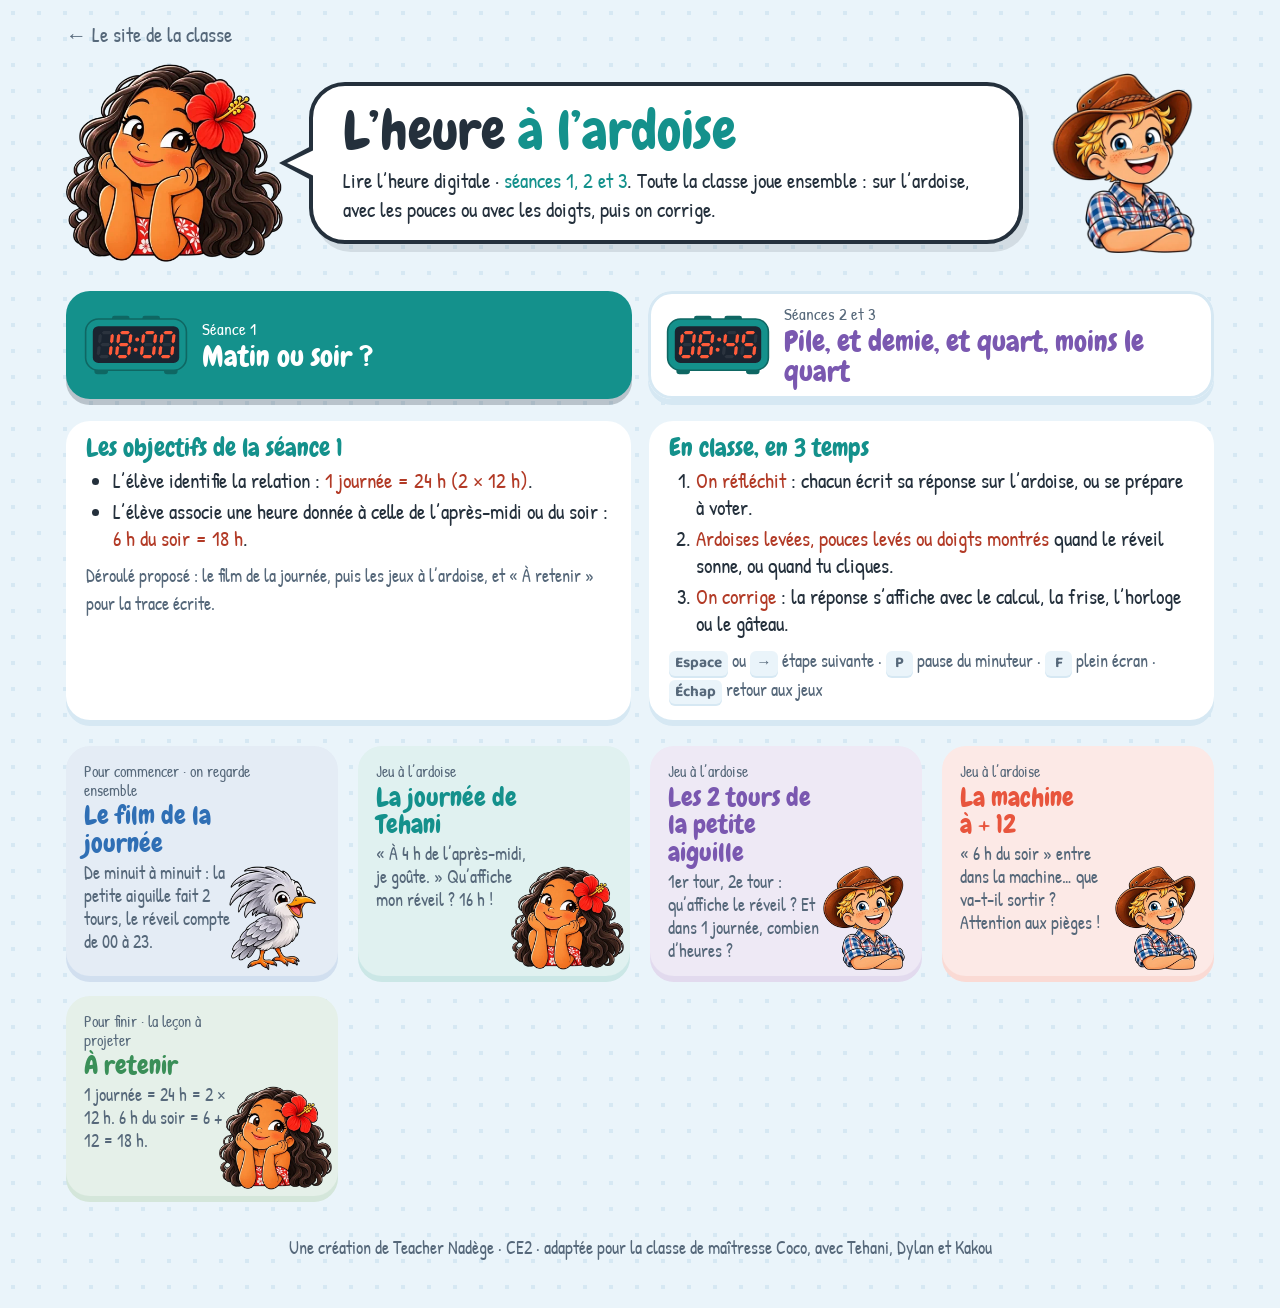
==== jeux/heure-digitale-ardoise.html @ 2803d6ec "Onglets en relief et jeux « L'heure à l'ardoise » (heure digitale) Co-Authored-By: Claude Opus 5.5 <" ====
<!doctype html>
<html lang="fr">
<head>
<meta charset="utf-8">
<meta name="viewport" content="width=device-width, initial-scale=1, viewport-fit=cover">
<meta name="robots" content="noindex, nofollow">
<title>Lire l’heure digitale · Séances 1 à 3 · Jeux collectifs</title>
<style>
/* Polices : Chewy (Apache 2.0), Patrick Hand et Baloo 2 (SIL Open Font License 1.1) */
@font-face{font-family:'Chewy';font-style:normal;font-weight:400;font-display:swap;src:url([data-uri]) format('woff2')}
@font-face{font-family:'Patrick Hand';font-style:normal;font-weight:400;font-display:swap;src:url([data-uri]) format('woff2')}
@font-face{font-family:'Baloo 2';font-style:normal;font-weight:500 800;font-display:swap;src:url([data-uri]) format('woff2')}
</style>
<style>
/* L’heure à l’ardoise : lire l’heure digitale en classe entière (espace maîtresse, à projeter).
   Séance 1 : 1 journée = 24 h (2 × 12 h) ; 6 h du soir = 18 h. Le film de la journée, trois jeux à l’ardoise
   (la journée de Tehani, les 2 tours de la petite aiguille, la machine à + 12) et la leçon.
   Séances 2 et 3 : pile, et demie, et quart, moins le quart (1 h = 60 min). Le gâteau de l’heure, le réveil de Tehani (ardoise),
   Dylan dit vrai ? (pouces), Montrez avec vos doigts (1 à 4) et la leçon ; chaque jeu se règle sur « pile et et demie »,
   « et quart et moins le quart » ou les quatre.
   Chaque question se joue en 3 temps : on réfléchit, on lève l’ardoise (ou les pouces, ou les doigts), on corrige.
   La version autonome pour une collègue (images et polices dans le fichier) se fabrique avec _atelier/ardoise-heure.py. */
:root{
  --fond:#eaf4fa; --pois:#d6e8f3; --carte:#ffffff; --texte:#24303c; --doux:#56687a;
  --bleu:#2f6fb5; --turquoise:#14918c; --mauve:#7a58b0; --vert:#3a8f58;
  --or:#ffc53d; --or-fonce:#d99a00; --corail:#e8553d; --corail-fonce:#b23a26; --juste:#2c9a55; --juste-fonce:#1d6e3c;
  --tour1:#fff1c9; --tour2:#dfe6ff; --tour1-fort:#ffd36e; --tour2-fort:#a9b7f5;
  --titre:"Chewy","Comic Sans MS",cursive;
  --main:"Patrick Hand","Comic Sans MS",cursive;
  --chiffre:"Baloo 2","Trebuchet MS",Verdana,sans-serif;
}
*{box-sizing:border-box;margin:0;padding:0}
body{color:var(--texte);font-family:var(--main);font-size:1.3rem;line-height:1.4;min-height:100vh;
     background-color:var(--fond);background-image:radial-gradient(var(--pois) 2.5px,transparent 2.5px);background-size:26px 26px}
img{max-width:100%;height:auto}
button{font:inherit;color:inherit;cursor:pointer;border:0;background:none;-webkit-tap-highlight-color:transparent}
:focus-visible{outline:4px solid var(--mauve);outline-offset:3px}
[hidden]{display:none!important}
h1,h2,h3{font-family:var(--titre);font-weight:400;line-height:1.05;text-wrap:balance}
sup{font-size:.6em;line-height:0}
.page{max-width:1180px;margin:0 auto;padding:16px 16px 48px}
.retour{display:inline-block;margin:4px 0 14px;font-family:var(--titre);font-size:1.3rem;color:var(--doux);text-decoration:none}
.retour:hover{color:var(--texte)}

/* ---------- Bulle de BD (comme sur le site) ---------- */
.bulle{position:relative;background:var(--carte);border:4px solid var(--texte);border-radius:36px;padding:16px 30px;box-shadow:6px 8px 0 rgba(36,48,60,.12)}
.bulle::before,.bulle::after{content:"";position:absolute;top:50%;border-style:solid}
.bulle::before{left:-34px;margin-top:-18px;border-width:18px 34px 18px 0;border-color:transparent var(--texte) transparent transparent}
.bulle::after{left:-26px;margin-top:-13px;border-width:13px 27px 13px 0;border-color:transparent var(--carte) transparent transparent}

/* ---------- Boutons ---------- */
.btn{display:inline-flex;align-items:center;justify-content:center;gap:8px;font-family:var(--titre);font-size:1.35rem;line-height:1.1;padding:10px 22px 8px;border-radius:999px;background:var(--carte);color:var(--texte);text-decoration:none;box-shadow:0 4px 0 var(--pois),inset 0 0 0 3px var(--pois)}
.btn:active{transform:translateY(3px);box-shadow:0 1px 0 var(--pois),inset 0 0 0 3px var(--pois)}
.btn.principal{background:var(--corail);color:#fff;box-shadow:0 5px 0 var(--corail-fonce);font-size:1.5rem;padding:10px 28px 8px}
.btn.principal:active{box-shadow:0 2px 0 var(--corail-fonce)}
.btn.petit{font-size:1.15rem;padding:7px 16px 5px}
.btn svg{width:1.1em;height:1.1em;fill:none;stroke:currentColor;stroke-width:2.6;stroke-linecap:round;stroke-linejoin:round}
.btns{display:flex;flex-wrap:wrap;justify-content:center;gap:12px;margin-top:20px}
.rond{flex:none;width:48px;height:48px;border-radius:50%;background:var(--carte);display:grid;place-items:center;box-shadow:0 4px 0 var(--pois)}
.rond:active{transform:translateY(3px);box-shadow:0 1px 0 var(--pois)}
.rond.grand{width:60px;height:60px}
.rond svg,.ecoute svg{width:26px;height:26px;fill:none;stroke:var(--texte);stroke-width:2.2;stroke-linecap:round;stroke-linejoin:round}
.rond[aria-pressed="false"] .onde{display:none}
.rond[aria-pressed="true"] .muet{display:none}
.puces{display:flex;flex-wrap:wrap;gap:10px}
.puce{padding:8px 18px 6px;border-radius:999px;background:var(--carte);box-shadow:0 4px 0 var(--pois),inset 0 0 0 3px var(--pois);font-size:1.25rem}
.puce[aria-pressed="true"]{background:var(--mauve);color:#fff;box-shadow:0 4px 0 #5a3e88}

/* ---------- Accueil ---------- */
.duo{display:grid;grid-template-columns:auto 1fr auto;grid-template-areas:"k b a";gap:26px;align-items:center}
.duo .k{grid-area:k;height:200px;width:auto}
.duo .a{grid-area:a;height:180px;width:auto}
.duo .bulle{grid-area:b}
.duo h1{font-size:clamp(2.4rem,6vw,3.4rem);margin-bottom:6px}
.duo h1 em{font-style:normal;color:var(--turquoise)}
.duo p strong{color:var(--turquoise);font-weight:400}
.onglets{display:grid;grid-template-columns:1fr 1fr;gap:16px;margin-top:28px}
.onglet{display:flex;align-items:center;gap:14px;padding:12px 18px;border-radius:24px;text-align:left;background:var(--carte);box-shadow:0 6px 0 var(--pois),inset 0 0 0 3px var(--pois);transition:transform .15s}
.onglet:hover{transform:translateY(-3px)}
.onglet .reveil{flex:none;width:clamp(70px,9vw,104px)}
.onglet small{display:block;color:var(--doux);font-size:1.05rem}
.onglet b{display:block;font-family:var(--titre);font-weight:400;font-size:clamp(1.3rem,3vw,1.8rem);line-height:1.05;color:var(--c)}
.onglet[aria-selected="true"]{background:var(--c);box-shadow:0 6px 0 rgba(36,48,60,.25)}
.onglet[aria-selected="true"] b,.onglet[aria-selected="true"] small{color:#fff}
.infos{display:grid;grid-template-columns:1fr 1fr;gap:18px;margin-top:22px}
.info-carte{background:var(--carte);border-radius:24px;padding:14px 20px 16px;box-shadow:0 6px 0 var(--pois)}
.info-carte h3{font-size:1.55rem;color:var(--turquoise);margin-bottom:6px}
.info-carte ul,.info-carte ol{padding-left:1.3em;display:flex;flex-direction:column;gap:4px;line-height:1.3}
.info-carte b{font-weight:400;color:var(--corail-fonce)}
.touches{margin-top:10px;color:var(--doux);font-size:1.1rem;line-height:1.6}
kbd{display:inline-block;min-width:1.8em;padding:0 .4em;border-radius:6px;background:var(--fond);box-shadow:0 2px 0 var(--pois);font-family:var(--chiffre);font-weight:700;font-size:.95rem;text-align:center}
.jeux{display:grid;grid-template-columns:repeat(auto-fill,minmax(250px,1fr));gap:20px;margin-top:26px}
.jeu{position:relative;display:flex;flex-direction:column;gap:3px;text-align:left;min-height:200px;padding:16px 18px 14px;border-radius:24px;
     background:#f2f6fa;background:color-mix(in srgb,var(--c) 13%,#fff);box-shadow:0 6px 0 #dfe8ef;box-shadow:0 6px 0 color-mix(in srgb,var(--c) 22%,#fff);transition:transform .15s}
.jeu:hover{transform:translateY(-4px) rotate(-.6deg)}
.jeu small{color:var(--doux);font-size:1.02rem;line-height:1.15;padding-right:70px}
.jeu b{font-family:var(--titre);font-weight:400;font-size:1.65rem;line-height:1.05;color:var(--c);padding-right:70px}
.jeu .desc{color:var(--doux);font-size:1.15rem;line-height:1.25;padding-right:84px}
.jeu img{position:absolute;right:6px;bottom:6px;height:104px;width:auto}
.collegue{display:flex;flex-wrap:wrap;align-items:center;gap:12px 20px;margin-top:28px}
.collegue div{flex:1;min-width:260px}
.collegue p{color:var(--doux);font-size:1.15rem;line-height:1.3}
footer{margin-top:40px;text-align:center;color:var(--doux);font-size:1.1rem}

/* ---------- Réglages avant de jouer ---------- */
.guide{display:grid;grid-template-columns:auto 1fr;gap:34px;align-items:center;margin-bottom:22px}
.guide>img{height:clamp(110px,17vw,165px);width:auto}
.guide .bulle{padding:14px 70px 14px 26px;font-size:clamp(1.3rem,2.6vw,1.55rem);line-height:1.3;min-height:84px}
.guide .nom{display:block;font-family:var(--titre);font-size:1.15rem;line-height:1;color:var(--c,var(--bleu));margin-bottom:2px}
.guide .bulle b{font-weight:400;color:var(--corail-fonce);white-space:nowrap}
.ecoute{position:absolute;right:12px;top:50%;margin-top:-24px;width:48px;height:48px;border-radius:50%;background:var(--fond);display:grid;place-items:center;box-shadow:0 3px 0 var(--pois)}
.ecoute:active{transform:translateY(2px);box-shadow:0 1px 0 var(--pois)}
.barre{display:flex;align-items:center;gap:12px;flex-wrap:wrap;margin-bottom:16px}
.barre h2{flex:1;min-width:0;font-size:clamp(1.6rem,3.2vw,2.4rem);color:var(--c)}
.hud{display:flex;gap:8px;align-items:center;flex-wrap:wrap}
.info{display:flex;align-items:baseline;gap:6px;background:var(--carte);border-radius:999px;padding:4px 16px 2px;white-space:nowrap}
.info span{color:var(--doux);font-size:1.05rem}
.info b{font-family:var(--chiffre);font-weight:800;font-size:1.35rem;font-variant-numeric:tabular-nums}
.reglage{display:flex;flex-direction:column;gap:8px;margin-bottom:20px}
.titre-opt{font-family:var(--titre);font-size:1.4rem;color:var(--c)}

/* ---------- Écran de jeu (projeté : tout tient dans l’écran) ---------- */
.page.large{max-width:none;min-height:100vh;min-height:100dvh;display:flex;flex-direction:column;gap:1.4vh;padding:1.4vh 2vw 1.8vh}
.page.large .barre{margin:0}
.page.large .guide{margin:0;gap:clamp(26px,2.6vw,40px)}
.page.large .guide>img{height:clamp(80px,15vh,190px)}
.page.large .guide .bulle{font-size:clamp(1.25rem,min(2.3vw,4.2vh),2.7rem);line-height:1.25;min-height:0;padding:1.3vh 70px 1.3vh 26px}
.haut{display:flex;justify-content:center;align-items:center}
.haut .frise{width:min(100%,82vh)}
/* la scène prend la place qui reste : les dessins et l’ardoise se règlent sur sa hauteur (cqh) */
.scene{flex:1 1 0;min-height:min(34vh,260px);container-type:size;display:flex;align-items:center;justify-content:center;gap:2vh 4vw}
.vis{display:flex;align-items:center;justify-content:center;height:100%}
.vis .reveil{height:min(76cqh,44vh,19vw);width:auto}
.vis .machine{height:min(76cqh,18vw);width:auto}
.vis .frise{height:auto;width:min(50vw,calc(80cqh * 3.76))}
.vis .duo-tours .horloge{height:min(calc(100cqh - 7vh),46vh,22vw);width:auto}
.vis .duo-tours .reveil{height:min(52cqh,28vh,12vw);width:auto}
.vis .deux-tours .horloge,.vis .un-tour .horloge{height:min(calc(100cqh - 10vh),40vh,20vw);width:auto}
.scene:has(.duo-tours) .ardoise{height:min(calc(100cqh - 4vh),62vh,22.5vw)}
.vis .gateau{height:min(70cqh,34vh,16vw);width:auto}
.vis > .gateau{height:min(70cqh,40vh,24vw)}
.duo-vis{display:flex;align-items:center;gap:2.5vw}
.vis .duo-vis .reveil{height:min(60cqh,40vh,15vw)}
.avec-citation{display:flex;flex-direction:column;align-items:center;gap:1.5cqh}
.vis .avec-citation .reveil{height:min(58cqh,40vh,17vw)}
.citation{padding:.2em .8em .1em;border-radius:20px;background:var(--carte);box-shadow:0 5px 0 var(--pois);font-family:var(--titre);font-size:min(11cqh,3.4vw);line-height:1.1;text-align:center;color:var(--corail-fonce)}
/* jeux sans ardoise : les pouces (vrai ou faux) et les doigts (1 à 4) */
.zone{position:relative;display:grid;gap:3cqh 2vw;align-content:center}
.zone.vote{grid-template-columns:1fr 1fr;width:min(40vw,110cqh)}
.zone.doigts{grid-template-columns:repeat(2,minmax(0,1fr));width:min(58vw,150cqh)}
.choix-c{position:relative;display:flex;flex-direction:column;align-items:center;justify-content:center;gap:1cqh;padding:2cqh 1.4vw;border-radius:24px;background:var(--carte);
         box-shadow:0 6px 0 var(--pois),inset 0 0 0 4px var(--pois);text-align:center;transition:opacity .3s,transform .3s,box-shadow .3s}
.zone.vote .choix-c{min-height:min(76cqh,52vh)}
.zone.vote b{font-family:var(--titre);font-weight:400;font-size:min(13cqh,4.4vw);line-height:1}
.pouce{width:min(30cqh,11vw);height:auto;fill:var(--juste)}
.pouce.bas{fill:var(--corail);transform:rotate(180deg)}
.zone.doigts .choix-c{min-height:min(40cqh,30vh)}
.zone.doigts .reveil{height:min(28cqh,20vh,9vw);width:auto}
.choix-c .w{font-family:var(--titre);font-size:min(9cqh,2.7vw);line-height:1.1}
.num{position:absolute;top:-1.5cqh;left:-.8vw;width:max(42px,10cqh);height:max(42px,10cqh);border-radius:50%;background:var(--mauve);color:#fff;
     font-family:var(--chiffre);font-weight:800;font-size:max(1.4rem,6.5cqh);line-height:1;display:grid;place-items:center;box-shadow:0 3px 0 #5a3e88}
.choix-c.bonne{box-shadow:0 6px 0 var(--juste-fonce),inset 0 0 0 7px var(--juste);transform:scale(1.04)}
.choix-c.bonne .num{background:var(--juste);box-shadow:0 3px 0 var(--juste-fonce)}
.choix-c.pale{opacity:.3}
.bandeau{position:absolute;left:50%;top:50%;z-index:2;transform:translate(-50%,-50%) rotate(-3deg);padding:.3em 1em .2em;border-radius:999px;background:var(--or);
         font-family:var(--titre);font-size:min(12cqh,4.4vw);white-space:nowrap;box-shadow:0 6px 0 var(--or-fonce);animation:bandeau .35s cubic-bezier(.2,1.5,.4,1)}
@keyframes bandeau{from{opacity:0;transform:translate(-50%,-50%) scale(.4) rotate(-3deg)}}
.cote-ardoise{display:flex;flex-direction:column;align-items:center;justify-content:center;gap:1vh;height:100%}
.lab-ardoise{font-family:var(--titre);color:var(--doux);font-size:clamp(1rem,2.4vh,1.6rem);line-height:1}
.ardoise{position:relative;height:min(calc(100cqh - 4vh),62vh,25vw);width:auto;max-width:40vw;aspect-ratio:16/10;display:flex;align-items:center;justify-content:center;padding:3% 6%;text-align:center;
         background-color:#2d3a35;background-image:radial-gradient(ellipse at 28% 22%,rgba(255,255,255,.08),transparent 58%),radial-gradient(ellipse at 80% 85%,rgba(255,255,255,.05),transparent 50%);
         border:clamp(10px,1.7vh,20px) solid #c98a47;border-radius:18px;box-shadow:inset 0 0 0 3px rgba(0,0,0,.25),0 8px 0 rgba(36,48,60,.15);color:#f4f1e6;transition:transform .3s}
.ardoise.levee{transform:rotate(-2deg)}
.craie{font-family:var(--main);font-size:clamp(1.8rem,min(24cqh,6.5vw),7rem);line-height:1.05;text-shadow:0 0 2px rgba(255,255,255,.35)}
.craie small{display:block;font-size:.4em;line-height:1.2;margin-top:.35em}
.craie.modele{opacity:.55}
.craie.signal{font-family:var(--titre);color:var(--or);font-size:clamp(1.8rem,min(15cqh,4.4vw),5.5rem);animation:pop .3s}
.craie.rep{color:#fff;animation:pop .35s cubic-bezier(.2,1.5,.4,1)}
.craie.rep small{font-size:.55em;margin-top:.15em}
.expl{flex:1;font-size:clamp(1.15rem,min(2.1vw,3.8vh),2.3rem);line-height:1.25}
.expl:not(:empty){background:var(--carte);border-radius:20px;padding:.35em .9em .3em;box-shadow:0 5px 0 var(--pois),inset 6px 0 0 var(--or);animation:pop .3s}
.expl b{font-weight:400;background:#ffe9a8;border-radius:.3em;padding:0 .25em;white-space:nowrap}
.pied{display:flex;align-items:center;justify-content:flex-end;gap:2vw;min-height:9vh}
.pied .btn.principal{font-size:clamp(1.4rem,2.4vw,2.2rem);padding:.45em 1.3em .35em}
.minuteur{flex:1;max-width:760px;display:flex;align-items:center;gap:14px;padding:6px 8px;border-radius:999px}
.minuteur .jauge{flex:1;height:20px;border-radius:10px;background:var(--pois);overflow:hidden}
.minuteur .jauge i{display:block;height:100%;background:linear-gradient(90deg,var(--turquoise),#3fb8a6);transform-origin:left;transition:transform .1s linear}
.minuteur b{font-family:var(--chiffre);font-weight:800;font-size:clamp(1.4rem,2vw,2rem);min-width:3.4em;text-align:left;font-variant-numeric:tabular-nums}
.minuteur.presque .jauge i{background:var(--corail)}
.minuteur.presque b{color:var(--corail-fonce)}
.minuteur.en-pause b{color:var(--doux)}
@keyframes pop{from{transform:scale(.4);opacity:0}to{transform:none;opacity:1}}

/* ---------- Le réveil (afficheur digital) ---------- */
.reveil{display:block;width:min(32vw,48vh);height:auto;aspect-ratio:260/152}
.reveil .on{fill:#ff5b3a}
.reveil .off{fill:#fff;opacity:.07}
.reveil .lcd-q{font-family:var(--chiffre);font-weight:800;font-size:62px;fill:var(--or);text-anchor:middle;dominant-baseline:central}

/* ---------- L’horloge (la petite aiguille en rouge) ---------- */
.horloge{display:block;width:min(28vw,38vh);height:auto;aspect-ratio:1}
.horloge .cadran{fill:#fff}
.horloge.t1 .cadran{fill:var(--tour1)}
.horloge.t2 .cadran{fill:var(--tour2)}
.horloge .hn{font-family:var(--chiffre);font-weight:800;font-size:25px;fill:var(--texte);text-anchor:middle;dominant-baseline:central}
.horloge .tr-h{stroke:var(--corail);stroke-width:11;stroke-linecap:round}
.horloge .tr-m{stroke:var(--bleu);stroke-width:6.5;stroke-linecap:round}
.horloge.sans-h .aig-h{display:none}
.tour{display:inline-block;padding:.25em .8em .12em;border-radius:999px;background:var(--carte);font-family:var(--titre);font-size:clamp(1rem,min(2.7vh,1.6vw),1.7rem);line-height:1.15;box-shadow:0 3px 0 var(--pois);white-space:nowrap}
.tour.t1{background:var(--tour1);box-shadow:0 3px 0 #e6c56a}
.tour.t2{background:var(--tour2);box-shadow:0 3px 0 #9fb0e8}
.duo-tours{display:flex;align-items:center;gap:3vw}
.duo-tours figure,.deux-tours figure,.un-tour{display:flex;flex-direction:column;align-items:center;gap:1vh}
.duo-tours .horloge{width:min(26vw,36vh)}
.duo-tours .reveil{width:min(24vw,34vh)}
.deux-tours{display:flex;justify-content:center;flex-wrap:wrap;gap:2vh 5vw}
.deux-tours .horloge,.un-tour .horloge{width:min(22vw,27vh)}
.deux-tours figcaption,.un-tour figcaption{font-family:var(--titre);font-size:clamp(1.1rem,2.6vh,1.7rem);line-height:1.1;text-align:center}
.deux-tours figcaption small{display:block;font-family:var(--main);color:var(--doux);font-size:.8em}

/* ---------- La frise de la journée : 0 → 12 en haut, 12 → 24 en bas (même colonne = + 12) ---------- */
.frise{display:block;width:min(100%,96vh);height:auto;aspect-ratio:700/186;border-radius:20px;background:#fff;box-shadow:0 6px 0 var(--pois)}
.frise .fr-lab{font-family:var(--titre);font-size:18px;fill:var(--doux)}
.frise .fr-n{font-family:var(--chiffre);font-weight:800;font-size:19px;fill:var(--texte);text-anchor:middle;dominant-baseline:central}
.frise .fr-n.blanc{fill:#fff}
.frise .fr-fond1{fill:var(--tour1)}
.frise .fr-fond2{fill:var(--tour2)}
.frise .fr-pt{fill:#fff}
.frise .fr-on{fill:var(--corail)}
.frise .fr-place{fill:var(--turquoise)}
.frise .fr-passe1{fill:var(--tour1-fort)}
.frise .fr-passe2{fill:var(--tour2-fort)}
.frise .fr-lie{fill:#fff;stroke:var(--corail);stroke-width:3;stroke-dasharray:5 4}
.frise .fr-lien{stroke:var(--corail);stroke-width:3}
.frise .fr-plus{font-family:var(--titre);font-size:20px;fill:var(--corail)}

/* ---------- La machine à + 12 ---------- */
.machine{display:block;width:min(100%,92vh);height:auto;aspect-ratio:640/250}
.machine .m-carte{fill:#fff;stroke:var(--texte);stroke-width:4}
.machine .m-gros{font-family:var(--titre);font-size:48px;fill:var(--texte);text-anchor:middle;dominant-baseline:central}
.machine .m-petit{font-family:var(--main);font-size:27px;fill:var(--doux);text-anchor:middle;dominant-baseline:central}
.machine .m-q{fill:var(--corail)}
.machine .m-lab{font-family:var(--main);font-size:27px;fill:var(--doux);text-anchor:middle}
.machine .m-corps{fill:var(--mauve);stroke:#5a3e88;stroke-width:5}
.machine .m-ecran{fill:#1b2430}
.machine .m-op{font-family:var(--chiffre);font-weight:800;font-size:46px;fill:var(--or);text-anchor:middle;dominant-baseline:central}
.machine .m-fleche{fill:none;stroke:var(--doux);stroke-width:6;stroke-linecap:round;stroke-linejoin:round}
.machine .m-lampe{fill:#ffe9a8;stroke:#b8860b;stroke-width:3}
.machine.ok .m-lampe{fill:var(--juste);stroke:var(--juste-fonce)}
.machine.piege .m-lampe{fill:#ff9f1c;stroke:#c76f00}
.machine .m-roue{transform-box:fill-box;transform-origin:center}
.machine.marche .m-roue{animation:tourne .9s linear}
.machine.marche .m-roue.inverse{animation-direction:reverse}
.machine.marche .m-in{animation:entre .9s ease-in-out}
.machine .sorti{animation:sortie .5s cubic-bezier(.2,1.5,.4,1)}
@keyframes tourne{to{transform:rotate(360deg)}}
@keyframes entre{50%{transform:translateX(60px);opacity:.15}}
@keyframes sortie{from{transform:translateX(-60px);opacity:0}to{transform:none;opacity:1}}

/* ---------- Le gâteau de l’heure : 60 minutes coupées en 4 parts de 15 minutes ---------- */
.gateau{display:block;width:min(20vw,30vh);height:auto;aspect-ratio:1}
.g-fond{fill:#fff;stroke:#e6cfa8;stroke-width:2}
.g-plein{fill:#f4b350}
.g-manque{fill:#ffd9cf;stroke:var(--corail);stroke-width:2.5;stroke-dasharray:5 4}
.g-coupe{stroke:#a8713a;stroke-width:2;stroke-dasharray:4 4}
.g-bord{fill:none;stroke:#a8713a;stroke-width:3}
.g-p1{fill:#f4b350}
.g-p2{fill:#8fd3c7}
.g-trait{stroke:#6e4a22;stroke-width:3;stroke-linecap:round}
.g-lab{font-family:var(--titre);font-size:20px;fill:var(--texte);text-anchor:middle;dominant-baseline:central}
.g-lab.petit{font-size:15px}
.g-lab .g-min{font-size:.6em}
.heure-scene{display:flex;align-items:center;justify-content:center;gap:3vw;padding:3vh 2.4vw;border-radius:28px;background:#fff8ec;box-shadow:0 6px 0 var(--pois)}
.heure-scene .reveil{width:min(31vw,48vh)}
.heure-scene .gateau{width:min(24vw,44vh)}
@media (max-aspect-ratio:3/2){ .heure-scene .reveil{width:min(26vw,48vh)} .heure-scene .gateau{width:min(19vw,44vh)} }
.frise-h{display:flex;align-items:center;width:min(100%,1100px);padding:1.2vh 1.4vw;border-radius:20px;background:#fff;box-shadow:0 6px 0 var(--pois)}
.fh-pas{display:flex;flex-direction:column;align-items:center;gap:.5vh;padding:.8vh .9vw;border-radius:16px;opacity:.5;text-align:center}
.fh-pas.fait{opacity:1}
.fh-pas.ici{opacity:1;background:#ffe9a8;box-shadow:0 0 0 3px var(--or)}
.fh-pas b{font-family:var(--chiffre);font-weight:800;font-size:clamp(1.1rem,3vh,2rem);color:#ff5b3a;background:#1b2430;border-radius:10px;padding:0 .4em}
.fh-pas span{font-family:var(--titre);font-size:clamp(.95rem,2.5vh,1.6rem);line-height:1.1}
.fh-lien{flex:1;min-width:8px;height:4px;border-radius:2px;background:var(--pois)}

/* ---------- Le film de la journée ---------- */
.film{flex:1;min-height:0;display:grid;grid-template-columns:auto minmax(0,1fr);gap:1.6vh 2.4vw;align-items:center}
.ciel{position:relative;padding:8.5vh 2.2vw 2.2vh;border-radius:28px;background-color:#1c2848;transition:background-color .25s}
.ciel-in{display:flex;align-items:center;gap:2vw}
.ciel .horloge{width:min(26vw,37vh)}
.ciel-cote{display:flex;flex-direction:column;align-items:center;gap:1.4vh}
.ciel .reveil{width:min(22vw,30vh)}
.astre{position:absolute;width:6.5vh;height:6.5vh;transform:translateX(-50%)}
.astre svg{display:block;width:100%;height:100%}
.film-guide .guide{gap:30px}
.film-guide .guide>img{height:clamp(80px,20vh,220px)}
.film-frise,.commandes{grid-column:1/-1}
.film-frise{display:flex;justify-content:center}
.film-frise .frise{width:min(100%,86vh)}
.commandes{display:flex;flex-wrap:wrap;align-items:center;justify-content:center;gap:12px 14px}
.commandes .btn.principal{min-width:12em}
.vitesses{display:flex;gap:8px;margin-left:12px}

/* ---------- La leçon à projeter ---------- */
.lecon section{background:var(--carte);border-radius:24px;padding:16px 22px 20px;margin-bottom:18px;box-shadow:0 6px 0 var(--pois)}
.lecon h3{font-size:clamp(1.8rem,3vw,2.4rem);color:var(--c);margin-bottom:8px}
.lecon p{margin-bottom:12px;font-size:clamp(1.3rem,2.2vw,1.8rem);line-height:1.35}
.lecon p b{font-weight:400;background:#ffe9a8;border-radius:.3em;padding:0 .25em}
.lecon .deux-tours{margin:6px 0 18px}
.lecon .frise{margin:0 auto}
.exemples{display:grid;grid-template-columns:repeat(auto-fill,minmax(170px,1fr));gap:14px}
.ex{display:flex;flex-direction:column;align-items:center;gap:4px;padding:10px 8px 12px;border-radius:20px;background:#f4f8fb;text-align:center}
.ex .reveil{width:100%;max-width:170px}
.ex .gateau{width:62%;max-width:110px}
.ex b{font-family:var(--titre);font-weight:400;font-size:1.45rem;line-height:1.1}
.ex small{color:var(--doux);font-size:1.15rem}

/* ---------- Fin de partie ---------- */
.fin{max-width:900px;margin:10px auto 0;text-align:center;background:var(--carte);border:4px solid var(--texte);border-radius:32px;padding:20px 24px 26px;box-shadow:8px 10px 0 rgba(36,48,60,.15);animation:pop .4s cubic-bezier(.2,1.5,.4,1)}
.fin-duo{display:flex;justify-content:center;align-items:flex-end;gap:10px;margin-bottom:6px}
.fin-duo img{height:150px;width:auto}
.fin h2{font-size:clamp(2.2rem,6vw,3rem);color:var(--c)}
.fin>p{margin:8px auto 16px;max-width:640px;font-size:1.45rem}
.fin .frise,.fin .machine{margin:0 auto}
.fin .machine{width:min(100%,560px)}
.programme{list-style:none;display:grid;grid-template-columns:repeat(auto-fill,minmax(250px,1fr));gap:8px;margin-top:16px;text-align:left}
.programme li{display:flex;flex-wrap:wrap;align-items:baseline;gap:4px 10px;background:#f4f8fb;border-radius:14px;padding:6px 12px;line-height:1.2}
.programme li b{font-family:var(--chiffre);font-weight:800;color:#ff5b3a;background:#1b2430;border-radius:8px;padding:0 8px}
.programme li span{font-family:var(--titre);color:var(--turquoise)}
#confettis{position:fixed;inset:0;pointer-events:none;overflow:hidden;z-index:50}
#confettis i{position:absolute;top:-20px;width:11px;height:15px;border-radius:3px;animation:tombe linear forwards}
@keyframes tombe{to{transform:translateY(110vh) rotate(760deg)}}

@media (max-width:760px){
  body{font-size:1.22rem}
  .duo{grid-template-columns:1fr 1fr;grid-template-areas:"k a" "b b";gap:30px 10px;justify-items:center}
  .duo .k{height:150px}.duo .a{height:140px}
  .duo .bulle{text-align:center}
  .duo .bulle::before{left:25%;top:-34px;margin:0 0 0 -18px;border-width:0 18px 34px 18px;border-color:transparent transparent var(--texte) transparent}
  .duo .bulle::after{left:25%;top:-25px;margin:0 0 0 -13px;border-width:0 13px 27px 13px;border-color:transparent transparent var(--carte) transparent}
  .infos,.onglets{grid-template-columns:1fr}
  .film{grid-template-columns:1fr}
  .ardoise{height:auto;width:min(84vw,60vh);max-width:none}
  .expl{width:min(90vw,72vh)}
  .duo-tours .horloge,.ciel .horloge{width:min(40vw,36vh)}
  .duo-tours .reveil,.ciel .reveil{width:min(38vw,30vh)}
}
@media (max-width:560px){
  .barre h2{order:5;flex-basis:100%}
  .guide{gap:28px}
  .guide>img,.page.large .guide>img{height:90px}
  .guide .bulle,.page.large .guide .bulle{border-radius:26px;padding:10px 58px 10px 16px;font-size:1.2rem}
  .bulle::before{left:-28px;margin-top:-14px;border-width:14px 28px 14px 0}
  .bulle::after{left:-21px;margin-top:-10px;border-width:10px 22px 10px 0}
  .ecoute{width:42px;height:42px;margin-top:-21px;right:8px}
  .pied{flex-wrap:wrap}
  .vitesses{margin-left:0}
}
@media (prefers-reduced-motion:reduce){ *,*::before,*::after{animation:none!important;transition:none!important} }
.ecoute{display:none!important}
.retour{font-family:var(--main)}
</style>
</head>
<body>
<main class="page" id="app"></main>
<div id="confettis" aria-hidden="true"></div>
<script>
"use strict";
const IMG = { keitri: "", aaron: "", cagou: "" }; /* les images sont dans IMAGES */
const SON_PAR_DEFAUT = true;
const AUTONOME = true; /* true dans la version à télécharger pour une collègue */
/* toutes les images de la page : la version autonome les range dans le fichier (IMAGES) */
const POSES_UTILES = {"keitri": ["salut", "ecrit", "reflechit", "pouce", "rire", "lit", "loupe"], "aaron": ["salut", "ecrit", "reflechit", "pouce", "rire", "pointe", "tape-cinq", "lit"], "cagou": ["crie"]};
const IMAGES = {"keitri/salut": "[data-uri]", "keitri/ecrit": "[data-uri]", "keitri/reflechit": "[data-uri]", "keitri/pouce": "[data-uri]", "keitri/rire": "[data-uri]", "keitri/lit": "[data-uri]", "keitri/loupe": "[data-uri]", "aaron/salut": "[data-uri]", "aaron/ecrit": "[data-uri]", "aaron/reflechit": "[data-uri]", "aaron/pouce": "[data-uri]", "aaron/rire": "[data-uri]", "aaron/pointe": "[data-uri]", "aaron/tape-cinq": "[data-uri]", "aaron/lit": "[data-uri]", "cagou/crie": "[data-uri]"};
const image = (qui, nom) => IMAGES[qui + "/" + nom] || IMG[qui] + nom + ".png";

/* ================= Outils ================= */
const app = document.getElementById("app");
const rand = n => Math.floor(Math.random() * n);
const melange = a => { const b = a.slice(); for (let i = b.length - 1; i > 0; i--) { const j = rand(i + 1); [b[i], b[j]] = [b[j], b[i]]; } return b; };
const unDe = a => a[rand(a.length)];
const DE = (a, b) => Array.from({ length: b - a + 1 }, (_, i) => a + i);
const esc = s => String(s).replace(/[&<>"']/g, c => ({ "&": "&amp;", "<": "&lt;", ">": "&gt;", '"': "&quot;", "'": "&#39;" }[c]));
const texteSeul = s => String(s).replace(/<[^>]+>/g, "");
const maj = s => s.charAt(0).toUpperCase() + s.slice(1);
/* espaces insécables de la typographie française : « mot », pas de « : » ou « ! » seul en début de ligne */
const insecable = s => String(s).replace(/ ([:;!?»])/g, " $1").replace(/« /g, "« ");
const val = x => typeof x === "function" ? x() : x;
const $ = s => app.querySelector(s);
const $$ = s => [...app.querySelectorAll(s)];
const reduit = () => matchMedia("(prefers-reduced-motion: reduce)").matches;

let minuteurs = [];
const plusTard = (f, ms) => { const id = setTimeout(f, ms); minuteurs.push(id); return id; };

const CLE = "tn-heure-ardoise";
let reglages = { son: SON_PAR_DEFAUT, n: 8, temps: 30, journee: "deux", machine: "deux", pieges: "oui", vitesse: 1, seance: 1, minutes: "demie", sensH: "deux", formeD: "deux" };
try { const r = JSON.parse(localStorage.getItem(CLE) || "null"); if (r) reglages = Object.assign(reglages, r); } catch (e) {}
const sauver = () => { try { localStorage.setItem(CLE, JSON.stringify(reglages)); } catch (e) {} };

/* Sons fabriqués (pas de fichier à charger) */
let audio = null;
function note(f, t, d, type = "triangle", v = .14) {
  const o = audio.createOscillator(), g = audio.createGain();
  o.type = type; o.frequency.value = f; g.gain.setValueAtTime(v, t); g.gain.exponentialRampToValueAtTime(.001, t + d);
  o.connect(g); g.connect(audio.destination); o.start(t); o.stop(t + d + .02);
}
function son(type) {
  if (!reglages.son) return;
  try {
    audio = audio || new (window.AudioContext || window.webkitAudioContext)();
    if (audio.state === "suspended") audio.resume();
    const t = audio.currentTime;
    if (type === "bon") { note(660, t, .12); note(990, t + .1, .2); }
    else if (type === "pop") note(560, t, .07, "square", .05);
    else if (type === "tic") note(880, t, .06, "square", .05);
    else if (type === "machine") for (let i = 0; i < 6; i++) note(180 + i * 40, t + i * .13, .1, "square", .04);
    else if (type === "dring") for (let i = 0; i < 16; i++) note(i % 2 ? 1320 : 1560, t + i * .07, .06, "square", .05);
    else if (type === "victoire") [523, 659, 784, 1047].forEach((f, i) => note(f, t + i * .12, .28));
  } catch (e) {}
}

/* Lecture à voix haute (voix française du navigateur) : « 18:00 » se lit « 18 heures » */
let voixFr = null;
function chargerVoix() { try { const v = speechSynthesis.getVoices(); voixFr = v.find(x => /^fr[-_]FR/i.test(x.lang)) || v.find(x => /^fr/i.test(x.lang)) || null; } catch (e) {} }
if ("speechSynthesis" in window) { chargerVoix(); speechSynthesis.onvoiceschanged = chargerVoix; }
const oral = s => texteSeul(s).replace(/[«»…]/g, "")
  .replace(/\b(\d{1,2}):(\d{2})\b/g, (_, h, m) => `${+h} h${m === "00" ? "" : " " + +m}`)
  .replace(/\b1 h\b/g, "une heure").replace(/(\d+) h\b/g, "$1 heures");
function dire(t) {
  return; /* site de la classe : pas de lecture à voix haute des consignes (D-31) */
  if (!("speechSynthesis" in window)) return;
  try { speechSynthesis.cancel(); const u = new SpeechSynthesisUtterance(oral(t)); u.lang = "fr-FR"; if (voixFr) u.voice = voixFr; u.rate = .9; speechSynthesis.speak(u); } catch (e) {}
}

const ICO = {
  son: '<svg viewBox="0 0 24 24" aria-hidden="true"><path d="M4 9.5v5h4l5 4v-13l-5 4z"/><path d="M16 9a4.5 4.5 0 0 1 0 6M18.5 6.5a8 8 0 0 1 0 11"/></svg>',
  hp: '<svg viewBox="0 0 24 24" aria-hidden="true"><path d="M4 9.5v5h4l5 4v-13l-5 4z"/><path class="onde" d="M16 9a4.5 4.5 0 0 1 0 6M18.5 6.5a8 8 0 0 1 0 11"/><path class="muet" d="M16.5 9.5l5 5M21.5 9.5l-5 5"/></svg>',
  plein: '<svg viewBox="0 0 24 24" aria-hidden="true"><path d="M4 9V4h5M15 4h5v5M20 15v5h-5M9 20H4v-5"/></svg>',
  lecture: '<svg viewBox="0 0 24 24" aria-hidden="true"><path d="M8 5l11 7-11 7z"/></svg>',
  pause: '<svg viewBox="0 0 24 24" aria-hidden="true"><path d="M8 5v14M16 5v14"/></svg>',
  avant: '<svg viewBox="0 0 24 24" aria-hidden="true"><path d="M6 5v14M18 6l-9 6 9 6z"/></svg>',
  apres: '<svg viewBox="0 0 24 24" aria-hidden="true"><path d="M18 5v14M6 6l9 6-9 6z"/></svg>',
  debut: '<svg viewBox="0 0 24 24" aria-hidden="true"><path d="M4.5 12a7.5 7.5 0 1 0 2.2-5.3M4.5 4v4.5H9"/></svg>'
};
const SOLEIL = `<svg viewBox="-50 -50 100 100" aria-hidden="true"><g stroke="#ffb703" stroke-width="6" stroke-linecap="round">${DE(0, 7).map(k => { const a = k * Math.PI / 4; return `<line x1="${(32 * Math.cos(a)).toFixed(1)}" y1="${(32 * Math.sin(a)).toFixed(1)}" x2="${(45 * Math.cos(a)).toFixed(1)}" y2="${(45 * Math.sin(a)).toFixed(1)}"/>`; }).join("")}</g><circle r="24" fill="#ffc53d" stroke="#f0a500" stroke-width="3"/></svg>`;
const LUNE = '<svg viewBox="-50 -50 100 100" aria-hidden="true"><path d="M8 -36 A37 37 0 1 0 8 36 A29 29 0 1 1 8 -36Z" fill="#fff6d6"/></svg>';

/* ================= L’heure (heures piles, de 0 à 23) ================= */
const pad = n => String(n).padStart(2, "0");
const h12 = h => ((h % 12) + 12) % 12 || 12;
const periode = h => h < 12 ? "du matin" : h < 18 ? "de l’après-midi" : "du soir";
/* l’heure qu’on dit : 6 h du soir, midi, minuit */
const dit = h => { h = ((h % 24) + 24) % 24; return h === 12 ? "midi" : h === 0 ? "minuit" : `${h12(h)} h ${periode(h)}`; };
const lcd = (h, m = 0) => `${pad(((h % 24) + 24) % 24)}:${pad(m)}`;

/* Séances 2 et 3 : t = minutes depuis minuit. Le réveil n’affiche que des heures de 1 h à 12 h (jamais 13 h ou plus),
   et les expressions se disent avec ces nombres : 8 h et quart, midi et demi, 9 h moins le quart. */
const mk = (h, m = 0) => (((h * 60 + m) % 1440) + 1440) % 1440;
const Hh = t => Math.floor(t / 60) % 24;
const Mm = t => t % 60;
const lcdT = t => lcd(Hh(t), Mm(t));
const nomH = h => { h = ((h % 24) + 24) % 24; return h === 12 ? "midi" : h === 0 ? "minuit" : `${h12(h)} h`; };
/* les heures permises : de 01:00 à 12:30 (12:45 se dirait « 1 h moins le quart » : on l’évite) */
const permise = t => Hh(t) >= 1 && Hh(t) <= 12 && !(Hh(t) === 12 && Mm(t) === 45);
function enMots(t) {
  const h = Hh(t), m = Mm(t);
  if (m === 0) return nomH(h) + " pile";
  if (m === 15) return `${nomH(h)} et quart`;
  if (m === 30) return `${nomH(h)} et ${h % 12 === 0 ? "demi" : "demie"}`;
  return `${nomH(h + 1)} moins le quart`;
}
/* sur l’ardoise : « 9 h » en grand, « moins le quart » en dessous */
const repMots = t => { const base = nomH(Mm(t) === 45 ? Hh(t) + 1 : Hh(t)); return `${base} <small>${enMots(t).slice(base.length + 1)}</small>`; };
const MINUTES = { demie: [0, 30], quart: [15, 45], tout: [0, 15, 30, 45] };
const INDICES = { demie: "pile ? et demie ?", quart: "et quart ? moins le quart ?", tout: "pile ? et quart ? et demie ? moins le quart ?" };
/* n heures différentes, toutes permises, avec les minutes choisies (00 et 30, ou 15 et 45, ou les quatre) */
const tirerHeures = (n, ms) => melange(DE(1, 12).flatMap(h => ms.map(m => mk(h, m))).filter(permise)).slice(0, n);
/* les erreurs typiques, de la plus fréquente à la moins fréquente (décalage en minutes) :
   08:45 lu « 8 h moins le quart » ou « 9 h et quart », 08:15 lu « 8 h moins le quart », 08:30 lu « 8 h et quart »… */
const PIEGES = { 0: [30, -15, 60, -30, -60], 15: [-30, 30, 60, 15, -60], 30: [-15, 60, -30, 30, -60], 45: [-60, 30, -30, 60, 15] };
function pieges(t, ms, n) {
  const vus = new Set([t]), L = [];
  for (const d of PIEGES[Mm(t)]) { const x = mk(0, t + d); if (L.length < n && ms.includes(Mm(x)) && permise(x) && !vus.has(x)) { vus.add(x); L.push(x); } }
  for (let k = 2; L.length < n && k < 40; k++) { const x = mk(0, t + (k % 2 ? -60 : 60) * Math.ceil(k / 2)); if (permise(x) && !vus.has(x)) { vus.add(x); L.push(x); } }
  return L;
}
function explMinutes(t) {
  const m = Mm(t), ok = enMots(t);
  if (m === 0) return `${lcdT(t)} : 00 minute, l’heure est pile. Il est <b>${ok}</b>.`;
  if (m === 15) return `15 minutes, c’est un quart d’heure. Il est <b>${ok}</b>.`;
  if (m === 30) return `30 minutes, c’est une demi-heure. Il est <b>${ok}</b>.`;
  return `45 minutes : il manque un quart d’heure pour arriver à ${nomH(Hh(t) + 1)}. Il est <b>${ok}</b>.`;
}
function explReveil(t) {
  const m = Mm(t);
  if (m === 0) return `Pile : 00 minute. Le réveil affiche <b>${lcdT(t)}</b>.`;
  if (m === 15) return `Et quart : 15 minutes. Le réveil affiche <b>${lcdT(t)}</b>.`;
  if (m === 30) return `Et demie : 30 minutes. Le réveil affiche <b>${lcdT(t)}</b>.`;
  return `Moins le quart : un quart d’heure avant ${nomH(Hh(t) + 1)}, c’est ${Hh(t)} h 45. Le réveil affiche <b>${lcdT(t)}</b>.`;
}

/* La journée de Tehani (heures piles, du matin au soir) */
const JOURNEE = [
  { h: 2, a: "je dors profondément", note: "Même en pleine nuit, on dit « du matin »." }, { h: 5, a: "le cagou chante dans la forêt" },
  { h: 6, a: "je me lève" }, { h: 7, a: "je pars à l’école" }, { h: 10, a: "c’est la récréation" },
  { h: 12, a: "je mange à la cantine" }, { h: 13, a: "je retourne en classe" }, { h: 15, a: "je sors de l’école" },
  { h: 16, a: "je goûte" }, { h: 17, a: "je vais à la plage avec Dylan" }, { h: 18, a: "je prends ma douche" },
  { h: 19, a: "je dîne avec ma famille" }, { h: 20, a: "je me couche" }, { h: 21, a: "papa rentre de la pêche" },
  { h: 22, a: "les roussettes volent dans la nuit" }, { h: 0, a: "une nouvelle journée commence" }
];

/* ================= Dessins : réveil, horloge, frise, machine ================= */
/* Afficheur à 7 segments, comme sur un vrai radio-réveil */
const hSeg = (y, x1 = 8, x2 = 32) => `${x1},${y} ${x1 + 4},${y - 4} ${x2 - 4},${y - 4} ${x2},${y} ${x2 - 4},${y + 4} ${x1 + 4},${y + 4}`;
const vSeg = (x, y1, y2) => `${x},${y1} ${x + 4},${y1 + 4} ${x + 4},${y2 - 4} ${x},${y2} ${x - 4},${y2 - 4} ${x - 4},${y1 + 4}`;
const SEG = { a: hSeg(5), b: vSeg(35, 8, 32), c: vSeg(35, 38, 62), d: hSeg(65), e: vSeg(5, 38, 62), f: vSeg(5, 8, 32), g: hSeg(35) };
const CHIFFRES = ["abcdef", "bc", "abdeg", "abcdg", "bcfg", "acdfg", "acdefg", "abc", "abcdefg", "abcdfg"];
const chiffreLcd = (n, x) => `<g transform="translate(${x + 7} 0) skewX(-6)">${Object.keys(SEG).map(s => `<polygon points="${SEG[s]}" class="${n !== null && CHIFFRES[n].includes(s) ? "on" : "off"}"/>`).join("")}</g>`;
/* cache : les heures sont remplacées par « ?? » (c’est ce qu’on cherche) ; cacheMin : les minutes aussi */
const inconnu = x => chiffreLcd(null, x) + `<text x="${x + 27}" y="35" class="lcd-q">?</text>`;
function reveil(h, m = 0, o = {}) {
  h = ((h % 24) + 24) % 24;
  const heures = o.cache ? inconnu(0) + inconnu(46) : chiffreLcd(Math.floor(h / 10), 0) + chiffreLcd(h % 10, 46);
  const minutes = o.cacheMin ? inconnu(108) + inconnu(154) : chiffreLcd(Math.floor(m / 10), 108) + chiffreLcd(m % 10, 154);
  return `<svg class="reveil" viewBox="0 0 260 152" aria-hidden="true">
    <rect x="70" y="2" width="44" height="14" rx="6" fill="#0f6763"/><rect x="146" y="2" width="44" height="14" rx="6" fill="#0f6763"/>
    <rect x="26" y="128" width="34" height="20" rx="8" fill="#0f6763"/><rect x="200" y="128" width="34" height="20" rx="8" fill="#0f6763"/>
    <rect x="4" y="10" width="252" height="128" rx="32" fill="#14918c" stroke="#0f6763" stroke-width="4"/>
    <rect x="22" y="28" width="216" height="92" rx="14" fill="#1b2430"/>
    <g transform="translate(30 39)">${heures}<circle cx="103" cy="22" r="5" class="on"/><circle cx="99" cy="48" r="5" class="on"/>${minutes}</g>
  </svg>`;
}
const P = (a, r) => [(Math.sin(a * Math.PI / 180) * r).toFixed(1), (-Math.cos(a * Math.PI / 180) * r).toFixed(1)];
let GRADUATIONS = "";
function graduations() {
  if (GRADUATIONS) return GRADUATIONS;
  let s = "";
  for (let i = 0; i < 60; i++) { const [x1, y1] = P(i * 6, 94), [x2, y2] = P(i * 6, i % 5 ? 88 : 82); s += `<line x1="${x1}" y1="${y1}" x2="${x2}" y2="${y2}" stroke="#24303c" stroke-width="${i % 5 ? 1.6 : 3.6}" stroke-linecap="round"/>`; }
  for (let n = 1; n <= 12; n++) { const [x, y] = P(n * 30, 66); s += `<text x="${x}" y="${y}" class="hn">${n}</text>`; }
  return (GRADUATIONS = s);
}
/* t = minutes depuis minuit ; tour 1 (la nuit et le matin) ou 2 (l’après-midi et le soir) colore le cadran */
function horloge(t, o = {}) {
  return `<svg class="horloge${o.tour ? " t" + o.tour : ""}${o.cls ? " " + o.cls : ""}"${o.id ? ` id="${o.id}"` : ""} viewBox="-112 -112 224 224" aria-hidden="true">
    <circle r="106" fill="#24303c"/><circle r="100" class="cadran"/>${graduations()}
    <g class="aig-h" transform="rotate(${(t % 720) / 2})"><line y1="14" y2="-54" class="tr-h"/></g><g class="aig-m" transform="rotate(${(t % 60) * 6})"><line y1="16" y2="-84" class="tr-m"/></g><circle r="7" fill="#24303c"/><circle r="2.5" fill="#fff"/>
  </svg>`;
}
function poserAiguilles(svg, t) {
  svg.querySelector(".aig-h").setAttribute("transform", `rotate(${(t % 720) / 2})`);
  svg.querySelector(".aig-m").setAttribute("transform", `rotate(${(t % 60) * 6})`);
}
const badge = tour => tour === 2 ? '<span class="tour t2">2<sup>e</sup> tour · l’après-midi et le soir</span>'
  : tour === 1 ? '<span class="tour t1">1<sup>er</sup> tour · la nuit et le matin</span>' : '<span class="tour">1<sup>er</sup> ou 2<sup>e</sup> tour ?</span>';
const deuxTours = () => `<div class="deux-tours"><figure>${horloge(0, { tour: 1 })}<figcaption>1<sup>er</sup> tour : 12 heures<small>de minuit à midi</small></figcaption></figure><figure>${horloge(720, { tour: 2 })}<figcaption>2<sup>e</sup> tour : 12 heures<small>de midi à minuit</small></figcaption></figure></div>`;
const unTour = legende => `<figure class="un-tour">${horloge(0)}<figcaption>${legende}</figcaption></figure>`;

/* Frise de la journée : hl = l’heure en rouge (reliée à son « jumeau » + 12) ; places = heures déjà trouvées ; jusqua = heures passées (le film) */
function frise(o = {}) {
  const X = i => 44 + i * 51, hl = o.hl, places = o.places || new Set();
  const egal = (v, h) => h !== undefined && h !== null && v % 24 === h % 24;
  const lien = o.lien !== false && hl > 12 && hl < 24;
  let s = `<svg class="frise" viewBox="0 0 700 186" aria-hidden="true">`;
  if (lien) s += `<line x1="${X(hl - 12)}" y1="74" x2="${X(hl - 12)}" y2="108" class="fr-lien"/><text x="${X(hl - 12) + 10}" y="97" class="fr-plus">+ 12</text>`;
  [[0, "la nuit et le matin", 56, 24, 1], [12, "l’après-midi et le soir", 126, 172, 2]].forEach(([deb, lab, y, yl, r]) => {
    s += `<rect x="14" y="${y - 21}" width="672" height="42" rx="21" class="fr-fond${r}"/><text x="26" y="${yl}" class="fr-lab">${lab}</text>`;
    for (let i = 0; i <= 12; i++) {
      const v = deb + i;
      const c = egal(v, hl) ? "fr-on" : lien && v === hl - 12 ? "fr-lie" : [...places].some(p => egal(v, p)) ? "fr-place" : o.jusqua !== undefined && v <= o.jusqua ? "fr-passe" + r : "fr-pt";
      s += `<circle cx="${X(i)}" cy="${y}" r="17" class="${c}"/><text x="${X(i)}" y="${y}" class="fr-n${c === "fr-on" || c === "fr-place" ? " blanc" : ""}">${v}</text>`;
    }
  });
  return s + "</svg>";
}

/* La machine : une carte entre à gauche, une carte sort à droite ; c = { gros, petit } */
const carteM = (x, c, cls = "") => `<g class="${cls}"><rect x="${x}" y="78" width="190" height="124" rx="20" class="m-carte"/>${c.petit
  ? `<text x="${x + 95}" y="122" class="m-gros${c.q ? " m-q" : ""}">${c.gros}</text><text x="${x + 95}" y="170" class="m-petit">${c.petit}</text>`
  : `<text x="${x + 95}" y="140" class="m-gros${c.q ? " m-q" : ""}">${c.gros}</text>`}</g>`;
const roue = (x, y, r, inv = false) => `<g class="m-roue${inv ? " inverse" : ""}"><circle cx="${x}" cy="${y}" r="${r}" fill="#ffc53d" stroke="#d99a00" stroke-width="9" stroke-dasharray="7 6"/><circle cx="${x}" cy="${y}" r="${r / 3}" fill="#5a3e88"/></g>`;
function machine(ent, sort, op) {
  return `<svg class="machine" id="machine" viewBox="0 0 640 250" aria-hidden="true">
    ${carteM(10, ent, "m-in")}
    <path d="M208 140h22M222 130l10 10-10 10" class="m-fleche"/>
    <line x1="320" y1="40" x2="320" y2="24" stroke="#5a3e88" stroke-width="5"/><circle cx="320" cy="16" r="11" class="m-lampe"/>
    <rect x="242" y="38" width="156" height="204" rx="26" class="m-corps"/>
    <rect x="258" y="58" width="124" height="74" rx="12" class="m-ecran"/><text x="320" y="96" class="m-op" id="m-op">${op}</text>
    ${roue(287, 190, 24)}${roue(352, 196, 30, true)}
    <path d="M408 140h22M422 130l10 10-10 10" class="m-fleche"/>
    <g id="m-sortie">${carteM(442, sort || { gros: "?", q: true })}</g>
    <text x="105" y="236" class="m-lab">entrée</text><text x="537" y="236" class="m-lab">sortie</text>
  </svg>`;
}

/* Le gâteau de l’heure : p minutes colorées (0 à 60), coupé en 4 parts de 15 minutes ; manque = la part qui reste, en pointillés ;
   parts = 2 ou 4 : le gâteau entier découpé en moitiés ou en quarts de deux couleurs, avec les minutes écrites dans chaque part */
const secteur = (a, b, cls) => {
  if (b - a >= 60) return `<circle r="50" class="${cls}"/>`;
  if (b <= a) return "";
  const [x0, y0] = P(a * 6, 50), [x1, y1] = P(b * 6, 50);
  return `<path d="M0,0L${x0},${y0}A50,50 0 ${b - a > 30 ? 1 : 0} 1 ${x1},${y1}Z" class="${cls}"/>`;
};
function gateau(p, o = {}) {
  p = Math.max(0, Math.min(60, p));
  if (o.parts) {
    const n = o.parts, d = 60 / n;
    return `<svg class="gateau" viewBox="-58 -58 116 116" aria-hidden="true">${DE(0, n - 1).map(k => secteur(k * d, (k + 1) * d, k % 2 ? "g-p2" : "g-p1")).join("")}
      ${DE(0, n - 1).map(k => { const [x, y] = P(k * d * 6, 50); return `<line x1="0" y1="0" x2="${x}" y2="${y}" class="g-trait"/>`; }).join("")}
      ${DE(0, n - 1).map(k => { const [x, y] = P((k + .5) * d * 6, n === 2 ? 26 : 29); return `<text x="${x}" y="${y}" class="g-lab${n === 4 ? " petit" : ""}"><tspan x="${x}" dy="-.35em">${d}</tspan><tspan x="${x}" dy="1.05em" class="g-min">min</tspan></text>`; }).join("")}<circle r="50" class="g-bord"/></svg>`;
  }
  return `<svg class="gateau" viewBox="-58 -58 116 116" aria-hidden="true"><circle r="50" class="g-fond"/>${secteur(0, p, "g-plein")}${o.manque ? secteur(p, 60, "g-manque") : ""}<path d="M0,-50V50M-50,0H50" class="g-coupe"/><circle r="50" class="g-bord"/></svg>`;
}
const duoVis = t => `<div class="duo-vis">${reveil(Hh(t), Mm(t))}${gateau(Mm(t), { manque: Mm(t) === 45 })}</div>`;
const exH = (t, sous = "") => `<div class="ex">${reveil(Hh(t), Mm(t))}${gateau(Mm(t), { manque: Mm(t) === 45 })}<b>${enMots(t)}</b>${sous ? `<small>${sous}</small>` : ""}</div>`;
/* pouce levé (vrai) ou baissé (faux) */
const POUCE = haut => `<svg class="pouce${haut ? "" : " bas"}" viewBox="0 0 24 24" aria-hidden="true"><path d="M1 21h4V9H1v12zm22-11c0-1.1-.9-2-2-2h-6.31l.95-4.57.03-.32c0-.41-.17-.79-.44-1.06L14.17 1 7.59 7.59C7.22 7.95 7 8.45 7 9v10c0 1.1.9 2 2 2h9c.83 0 1.54-.5 1.84-1.22l3.02-7.05c.09-.23.14-.47.14-.73v-2z"/></svg>`;

/* ================= Les mascottes ================= */
const NOMS = { keitri: "Tehani", aaron: "Dylan", cagou: "Kakou" };
function guide(qui, p, texte) {
  texte = insecable(texte);
  return `<div class="guide" data-qui="${qui}"><img src="${image(qui, p)}" alt="${NOMS[qui]}"><div class="bulle"><span class="nom">${NOMS[qui]}</span><span class="txt">${texte}</span><button class="ecoute" type="button" data-dire="${esc(texteSeul(texte))}" aria-label="Écouter">${ICO.son}</button></div></div>`;
}
function parle(p, texte, qui) {
  const g = $(".guide"); if (!g) return;
  if (qui && qui !== g.dataset.qui) { g.dataset.qui = qui; g.querySelector(".nom").textContent = NOMS[qui]; }
  const im = g.querySelector("img"), src = image(g.dataset.qui, p);
  if (im.getAttribute("src") !== src) { im.src = src; im.alt = NOMS[g.dataset.qui]; }
  if (texte !== undefined) { g.querySelector(".txt").innerHTML = insecable(texte); g.querySelector(".ecoute").dataset.dire = texteSeul(texte); }
}
const barre = (titre, c, hud = "") => `<div class="barre" style="--c:${c}"><button class="btn petit" type="button" data-aller="menu">← Les jeux</button><h2>${titre}</h2><div class="hud" id="hud">${hud}</div><button class="rond" type="button" data-son aria-pressed="${reglages.son}" aria-label="Son" title="Son">${ICO.hp}</button><button class="rond" type="button" data-plein aria-label="Plein écran" title="Plein écran (F)">${ICO.plein}</button></div>`;
const info = (etiquette, valeur, id = "") => `<span class="info"><span>${etiquette}</span><b${id ? ` id="${id}"` : ""}>${valeur}</b></span>`;

/* ================= Les jeux ================= */
const JEUX = {
  film: { seance: 1, titre: "Le film de la journée", c: "var(--bleu)", obj: "Pour commencer · on regarde ensemble", img: ["cagou", "crie"],
    desc: "De minuit à minuit : la petite aiguille fait 2 tours, le réveil compte de 00 à 23." },
  journee: { seance: 1, titre: "La journée de Tehani", c: "var(--turquoise)", obj: "Jeu à l’ardoise", img: ["keitri", "salut"], qui: "keitri",
    desc: "« À 4 h de l’après-midi, je goûte. » Qu’affiche mon réveil ? 16 h !",
    regle: "Je vais vous raconter ma journée, de la nuit jusqu’au soir. À chaque fois, écrivez l’heure sur votre ardoise. Quand le réveil sonne : ardoises levées !",
    bilan: "Vous connaissez toute la journée de Tehani, de la nuit jusqu’à minuit." },
  tours: { seance: 1, titre: "Les 2 tours de la petite aiguille", c: "var(--mauve)", obj: "Jeu à l’ardoise", img: ["aaron", "reflechit"], qui: "aaron",
    desc: "1er tour, 2e tour : qu’affiche le réveil ? Et dans 1 journée, combien d’heures ?",
    regle: "Dans une journée, la petite aiguille rouge fait 2 tours. À vous de trouver l’heure du réveil… sur l’ardoise !",
    bilan: "La petite aiguille fait 2 tours : 12 h + 12 h = 24 h. 1 journée = 24 heures !" },
  machine: { seance: 1, titre: "La machine à + 12", c: "var(--corail)", obj: "Jeu à l’ardoise", img: ["aaron", "pointe"], qui: "aaron",
    desc: "« 6 h du soir » entre dans la machine… que va-t-il sortir ? Attention aux pièges !",
    regle: "Voici ma machine à + 12 ! Je mets une heure dedans : écrivez sur l’ardoise ce qui va sortir.",
    bilan: "6 h du soir = 6 + 12 = 18 h. La machine à + 12 n’a plus de secret pour vous !" },
  lecon: { seance: 1, titre: "À retenir", c: "var(--vert)", obj: "Pour finir · la leçon à projeter", img: ["keitri", "pouce"],
    desc: "1 journée = 24 h = 2 × 12 h. 6 h du soir = 6 + 12 = 18 h." },
  gateau: { seance: 2, titre: "Le gâteau de l’heure", c: "#c46a12", obj: "Pour commencer · on regarde ensemble", img: ["keitri", "loupe"],
    desc: "Une heure défile sur le réveil : le gâteau se remplit, quart d’heure après quart d’heure." },
  reveilk: { seance: 2, titre: "Le réveil de Tehani", c: "var(--turquoise)", obj: "Jeu à l’ardoise", img: ["keitri", "ecrit"], qui: "keitri",
    desc: "08:45 ? On écrit « 9 h moins le quart » sur l’ardoise. Et dans l’autre sens !",
    regle: "Je vous raconte ma journée avec mon réveil. Écrivez l’heure sur votre ardoise : en mots, ou comme sur le réveil. Quand il sonne : ardoises levées !",
    bilan: "Pile, et quart, et demie, moins le quart : vous savez lire le réveil de Tehani !" },
  vrai: { seance: 2, titre: "Dylan dit vrai ?", c: "var(--corail)", obj: "Jeu des pouces · sans ardoise", img: ["aaron", "rire"], qui: "aaron",
    desc: "Dylan lit son réveil… mais il se trompe parfois ! Pouce en haut si c’est vrai, en bas si c’est faux.",
    regle: "Je lis l’heure sur mon réveil… mais attention, je me trompe parfois ! Si c’est vrai, pouce en haut. Si c’est faux, pouce en bas.",
    bilan: "Dylan s’est trompé plusieurs fois… mais vous, vous avez l’œil !" },
  doigts: { seance: 2, titre: "Montrez avec vos doigts", c: "var(--mauve)", obj: "Jeu des doigts · sans ardoise", img: ["aaron", "salut"], qui: "aaron",
    desc: "4 réponses numérotées : chacun montre 1, 2, 3 ou 4 doigts. Quel est le bon numéro ?",
    regle: "Il y a 4 réponses, numérotées de 1 à 4. Trouvez la bonne, et quand le réveil sonne, montrez son numéro avec vos doigts !",
    bilan: "Bravo : vous avez trouvé les bons numéros !" },
  lecon2: { seance: 2, titre: "À retenir", c: "var(--vert)", obj: "Pour finir · la leçon à projeter", img: ["aaron", "lit"],
    desc: "1 heure = 60 minutes. 08:15, c’est 8 h et quart ; 08:45, c’est 9 h moins le quart." }
};
const SEANCES = {
  1: { petit: "Séance 1", titre: "Matin ou soir ?", c: "var(--turquoise)", t: mk(18),
    objectifs: "<li>L’élève identifie la relation : <b>1 journée = 24 h (2 × 12 h)</b>.</li><li>L’élève associe une heure donnée à celle de l’après-midi ou du soir : <b>6 h du soir = 18 h</b>.</li>",
    deroule: "Déroulé proposé : le film de la journée, puis les jeux à l’ardoise, et « À retenir » pour la trace écrite." },
  2: { petit: "Séances 2 et 3", titre: "Pile, et demie, et quart, moins le quart", c: "var(--mauve)", t: mk(8, 45),
    objectifs: "<li>Séance 2 : l’élève lit et dit l’heure <b>pile</b> et <b>et demie</b> (1 h = 60 min, une demi-heure = 30 min).</li><li>Séance 3 : l’élève lit et dit l’heure <b>et quart</b> et <b>moins le quart</b> (un quart d’heure = 15 min).</li>",
    deroule: "Dans chaque jeu, tu choisis les heures : « pile et et demie » (séance 2), « et quart et moins le quart » (séance 3), ou les quatre." }
};
const MIN_OPTS = ["minutes", "Les heures", [["demie", "Pile et et demie"], ["quart", "Et quart et moins le quart"], ["tout", "Les quatre"]]];
const OPTIONS = {
  reveilk: [MIN_OPTS, ["sensH", "Les questions", [["mots", "08:15 → 8 h et quart"], ["reveil", "8 h et quart → 08:15"], ["deux", "Les deux"]]]],
  vrai: [MIN_OPTS],
  doigts: [MIN_OPTS, ["formeD", "Les questions", [["reveils", "Trouver le bon réveil"], ["mots", "Trouver l’heure en mots"], ["deux", "Les deux"]]]],
  journee: [["journee", "Les questions", [["dit", "6 h du soir → 18 h"], ["reveil", "18:00 → 6 h du soir"], ["deux", "Les deux"]]]],
  tours: [],
  machine: [["machine", "La machine", [["plus", "+ 12 : 6 h du soir → 18 h"], ["moins", "− 12 : 18 h → 6 h du soir"], ["deux", "Les deux"]]],
    ["pieges", "Des pièges", [["oui", "Oui : des heures du matin, et midi"], ["non", "Non"]]]]
};
const COMMUNES = [["n", "Nombre de questions", [[5, "5"], [8, "8"], [10, "10"]]],
  ["temps", "Temps pour écrire", [[0, "Sans minuteur"], [15, "15 s"], [30, "30 s"], [45, "45 s"], [60, "1 min"]]]];

/* --- La journée de Tehani : l’heure qu’on dit → le réveil, ou le réveil → l’heure qu’on dit --- */
function qJournee(m, sens) {
  const h = m.h, haut = () => frise({ places: partie.places }), revele = { haut: () => frise({ hl: h, places: partie.places }), vis: reveil(h) };
  if (sens === "dit" || h === 0 || h === 12)
    return { qui: "keitri", h, enonce: `À ${dit(h)}, ${m.a}. Quelle heure affiche mon réveil ?`, modele: "… h", haut, vis: reveil(h, 0, { cache: true }), revele, rep: `${h} h`,
      expl: h > 12 ? `${maj(dit(h))} : <b>${h12(h)} + 12 = ${h}</b>. Le réveil affiche ${lcd(h)}.`
        : h === 12 ? "Midi, c’est <b>12 h</b> : pas de + 12. Le réveil affiche 12:00."
        : h === 0 ? "Minuit, c’est <b>0 h</b> : le réveil affiche 00:00. Une nouvelle journée commence !"
        : `Le matin, pas de calcul : le réveil affiche <b>${lcd(h)}</b>.${m.note ? " " + m.note : ""}` };
  return { qui: "keitri", h, enonce: `Quand mon réveil affiche ${lcd(h)}, ${m.a}. Quelle heure est-il ?`, modele: "… h <small>du matin ? de l’après-midi ? du soir ?</small>",
    haut, vis: reveil(h), revele, rep: `${h12(h)} h <small>${periode(h)}</small>`,
    expl: h > 12 ? `<b>${h} − 12 = ${h12(h)}</b> : il est ${dit(h)}.` : `${lcd(h)}, c’est avant midi : il est <b>${dit(h)}</b>.${m.note ? " " + m.note : ""}` };
}
/* surtout des heures de l’après-midi et du soir, racontées dans l’ordre de la journée (minuit à la fin) */
function serieJournee(n) {
  const apm = melange(JOURNEE.filter(m => m.h > 12)), autres = melange(JOURNEE.filter(m => m.h <= 12));
  const nb = Math.min(apm.length, Math.round(n * .65));
  const choisis = apm.slice(0, nb).concat(autres.slice(0, n - nb)).sort((a, b) => (a.h || 24) - (b.h || 24));
  const sens = reglages.journee === "deux" ? melange(choisis.map((_, i) => i % 2 ? "reveil" : "dit")) : choisis.map(() => reglages.journee);
  return choisis.map((m, i) => qJournee(m, sens[i]));
}

/* --- Les 2 tours de la petite aiguille --- */
const visTours = (h, o = {}) => { const tour = o.tourCache ? 0 : h >= 12 ? 2 : 1;
  return `<div class="duo-tours"><figure><span id="badge">${badge(tour)}</span>${horloge(h * 60, { id: "hz", tour, cls: o.sansH ? "sans-h" : "" })}</figure><div id="rv">${reveil(h, 0, { cache: o.cache })}</div></div>`; };
/* la petite aiguille repart du début du tour et avance d’heure en heure, le réveil compte avec elle */
function compter(debut, fin, maj) {
  if (reduit() || debut >= fin) { maj(fin); son("bon"); return; }
  let x = debut; maj(x);
  const pas = () => { x++; maj(x); if (x < fin) { son("tic"); plusTard(pas, 330); } else son("bon"); };
  plusTard(pas, 500);
}
function animTours(h) {
  const hz = document.getElementById("hz"), rv = document.getElementById("rv"), bd = document.getElementById("badge"), tour = h >= 12 ? 2 : 1;
  if (!hz || !rv) return;
  hz.classList.remove("sans-h", "t1", "t2"); hz.classList.add("t" + tour);
  if (bd) bd.innerHTML = badge(tour);
  compter(tour === 2 ? 12 : 0, h, x => { poserAiguilles(hz, x * 60); rv.innerHTML = reveil(x); });
}
function qToursA(h) {
  const tour = h >= 12 ? 2 : 1, a = h12(h);
  return { qui: "aaron", enonce: `C’est le ${tour === 2 ? "2<sup>e</sup> tour : l’après-midi et le soir" : "1<sup>er</sup> tour : la nuit et le matin"}. La petite aiguille rouge montre le ${a}. Qu’affiche le réveil ?`,
    modele: "… h", vis: visTours(h, { cache: true }), rep: `${h} h`, anim: () => animTours(h),
    expl: tour === 2 ? `2<sup>e</sup> tour : on ajoute 12. <b>${a} + 12 = ${h}</b> : le réveil affiche ${lcd(h)}.` : `1<sup>er</sup> tour : pas de calcul. Le réveil affiche <b>${lcd(h)}</b>.` };
}
function qToursB(h) {
  const tour = h >= 12 ? 2 : 1, a = h12(h);
  return { qui: "aaron", enonce: `Mon réveil affiche ${lcd(h)}. Sur quel nombre est la petite aiguille rouge ? Et c’est le 1<sup>er</sup> ou le 2<sup>e</sup> tour ?`,
    modele: "le … <small>1<sup>er</sup> ou 2<sup>e</sup> tour ?</small>", vis: visTours(h, { sansH: true, tourCache: true }),
    rep: `le ${a} <small>${tour === 2 ? "2<sup>e</sup>" : "1<sup>er</sup>"} tour</small>`, anim: () => animTours(h),
    expl: tour === 2 ? `${lcd(h)}, c’est l’après-midi ou le soir : 2<sup>e</sup> tour. <b>${h} − 12 = ${a}</b> : la petite aiguille montre le ${a}.` : `${lcd(h)}, c’est le matin : 1<sup>er</sup> tour. La petite aiguille montre le <b>${a}</b>.` };
}
const STRUCTURE = [
  () => ({ qui: "aaron", enonce: "De minuit à minuit, combien de tours fait la petite aiguille ?", modele: "… tours", vis: unTour("de minuit… à minuit"), rep: "2 tours",
    revele: { vis: deuxTours() }, expl: "1<sup>er</sup> tour : de minuit à midi. 2<sup>e</sup> tour : de midi à minuit. <b>1 journée = 2 tours</b>." }),
  () => ({ qui: "aaron", enonce: "Pendant un tour, combien d’heures passent ?", modele: "… heures", vis: unTour("un tour"), rep: "12 heures",
    expl: "La petite aiguille passe sur les 12 nombres du cadran : <b>1 tour = 12 heures</b>." }),
  () => ({ qui: "keitri", enonce: "Combien d’heures y a-t-il dans une journée ?", modele: "… heures", vis: deuxTours(), rep: "24 heures",
    revele: { vis: frise({ jusqua: 24 }) }, expl: "2 tours de 12 heures : <b>12 + 12 = 24</b>. 1 journée = 24 heures." }),
  () => ({ qui: "keitri", enonce: "Il est midi. Depuis minuit, combien de tours la petite aiguille a-t-elle fait ?", modele: "… tour", vis: unTour("midi"), rep: "1 tour",
    revele: { vis: deuxTours() }, expl: "De minuit à midi : <b>1 tour</b>, 12 heures. Il reste encore 1 tour jusqu’à minuit." }),
  () => ({ qui: "aaron", enonce: "Mon réveil affiche 23:00. Une heure plus tard, qu’affiche-t-il ?", modele: "… : …", vis: `<div id="rv">${reveil(23)}</div>`, rep: "00:00",
    revele: { vis: `<div id="rv">${reveil(0)}</div>` }, expl: "Après 23:00, le réveil revient à <b>00:00</b> : c’est minuit, une nouvelle journée commence !" })
];
function serieTours(n) {
  const S = melange(STRUCTURE), pm = melange(DE(13, 23)), am = melange(DE(1, 11)), posS = [0, Math.floor(n / 2)];
  if (n >= 10) posS.push(n - 1);
  const L = []; let k = 0, matins = 0;
  for (let i = 0; i < n; i++) {
    if (posS.includes(i) && S.length) { L.push(S.pop()()); continue; }
    const matin = Math.random() < .3 || (k === 2 && !matins);
    if (matin) matins++;
    const h = matin ? am.pop() : pm.pop();
    L.push(k++ % 2 ? qToursB(h) : qToursA(h));
  }
  return L;
}

/* --- La machine à + 12 (et à − 12) ; les pièges : le matin et midi, la machine ne change rien --- */
const carteDit = h => h === 12 ? { gros: "midi" } : { gros: `${h12(h)} h`, petit: periode(h) };
function animMachine(sort, piege) {
  const m = document.getElementById("machine"); if (!m) return;
  m.classList.add("marche"); son("machine");
  plusTard(() => {
    m.classList.add(piege ? "piege" : "ok");
    if (piege) document.getElementById("m-op").textContent = "=";
    document.getElementById("m-sortie").innerHTML = carteM(442, sort, "sorti");
    son("bon");
  }, reduit() ? 0 : 950);
}
function qPlus(h) {
  const piege = h <= 12;
  return { qui: "aaron", enonce: `Je mets « ${dit(h)} » dans la machine à + 12. Qu’est-ce qui va sortir ?`, modele: "… h",
    vis: machine(carteDit(h), null, "+ 12"), rep: `${h} h`, anim: () => animMachine({ gros: `${h} h` }, piege),
    expl: h === 12 ? "Midi, c’est déjà <b>12 h</b> : pas de + 12 !"
      : piege ? `${maj(dit(h))}, c’est le matin : <b>pas de + 12</b> ! Il sort ${h} h, le réveil affiche ${lcd(h)}.`
      : `${maj(dit(h))} : <b>${h12(h)} + 12 = ${h}</b>. Il sort ${h} h, le réveil affiche ${lcd(h)}.` };
}
function qMoins(h) {
  const piege = h <= 12;
  return { qui: "aaron", enonce: `Je mets « ${h} h » dans la machine à − 12. Qu’est-ce qui va sortir ?`, modele: "… h <small>du matin ? de l’après-midi ? du soir ?</small>",
    vis: machine({ gros: `${h} h` }, null, "− 12"), rep: h === 12 ? "midi" : `${h12(h)} h <small>${periode(h)}</small>`, anim: () => animMachine(carteDit(h), piege),
    expl: h === 12 ? "12 h, c’est <b>midi</b> : pas de − 12 !"
      : piege ? `${h} h, c’est avant midi : <b>pas de − 12</b> ! Il sort ${dit(h)}.`
      : `<b>${h} − 12 = ${h12(h)}</b> : il sort ${dit(h)}.` };
}
function serieMachine(n) {
  const nbP = reglages.pieges === "oui" ? Math.max(1, Math.round(n / 4)) : 0, pm = melange(DE(13, 23)), am = melange(DE(1, 12));
  const pieges = melange(DE(0, n - 1).map(i => i < nbP));
  if (pieges[0]) { const j = pieges.indexOf(false); [pieges[0], pieges[j]] = [pieges[j], pieges[0]]; } /* on commence par un cas normal */
  return pieges.map((p, i) => {
    const h = p ? am.pop() : pm.pop(), sens = reglages.machine === "deux" ? (i % 2 ? "moins" : "plus") : reglages.machine;
    return sens === "plus" ? qPlus(h) : qMoins(h);
  });
}

/* --- Séances 2 et 3 : le réveil de Tehani (ardoise) --- */
/* la matinée de Tehani : une heure différente par moment, de 2 h à midi */
const MOMENTS = [
  { a: "je dors profondément", h: 2 }, { a: "papa part à la pêche", h: 4 }, { a: "le cagou chante dans la forêt", h: 5 }, { a: "je me lève", h: 6 },
  { a: "je prends le bus", h: 7 }, { a: "la classe commence", h: 8 }, { a: "c’est la récréation", h: 9 }, { a: "on fait du sport", h: 10 },
  { a: "je mange à la cantine", h: 11 }, { a: "je joue dans la cour", h: 12 }
];
const GATEAUX = [
  { niv: "demie", enonce: "Une heure, c’est combien de minutes ?", modele: "… minutes", rep: "60 minutes", g: 60, expl: "Le gâteau entier : <b>1 heure = 60 minutes</b>." },
  { niv: "demie", enonce: "Une demi-heure, c’est combien de minutes ?", modele: "… minutes", rep: "30 minutes", g: 30, expl: "La moitié du gâteau : <b>une demi-heure = 30 minutes</b>." },
  { niv: "demie", enonce: "Dans une heure, combien y a-t-il de demi-heures ?", modele: "…", rep: "2", g: 60, parts: 2, expl: "<b>30 + 30 = 60</b> : il y a 2 demi-heures dans une heure." },
  { niv: "quart", enonce: "Un quart d’heure, c’est combien de minutes ?", modele: "… minutes", rep: "15 minutes", g: 15, expl: "Une part sur 4 : <b>un quart d’heure = 15 minutes</b>." },
  { niv: "quart", enonce: "Trois quarts d’heure, c’est combien de minutes ?", modele: "… minutes", rep: "45 minutes", g: 45, expl: "3 parts de 15 minutes : <b>15 + 15 + 15 = 45</b>." },
  { niv: "quart", enonce: "Dans une heure, combien y a-t-il de quarts d’heure ?", modele: "…", rep: "4", g: 60, parts: 4, expl: "<b>15 + 15 + 15 + 15 = 60</b> : il y a 4 quarts d’heure dans une heure." }
];
const qGateau = g => ({ qui: "keitri", enonce: g.enonce, modele: g.modele, vis: gateau(0), revele: { vis: gateau(g.g, { parts: g.parts }) }, rep: g.rep, expl: g.expl });
function qReveilK(mo, sens) {
  const t = mo.t, revele = { vis: duoVis(t) };
  if (sens === "mots")
    return { qui: "keitri", enonce: `Quand mon réveil affiche ${lcdT(t)}, ${mo.a}. Comment dit-on cette heure ?`, modele: `… h <small>${INDICES[reglages.minutes]}</small>`,
      vis: reveil(Hh(t), Mm(t)), revele, rep: repMots(t), expl: explMinutes(t) };
  return { qui: "keitri", enonce: `${maj(mo.a)} à ${enMots(t)}. Qu’affiche mon réveil ?`, modele: "… : …",
    vis: reveil(Hh(t), Mm(t), { cache: true, cacheMin: true }), revele, rep: lcdT(t), expl: explReveil(t) };
}
/* une ou deux questions sur le gâteau (1 h = 60 min), puis la journée de Tehani dans l’ordre */
function serieReveil(n) {
  const ms = MINUTES[reglages.minutes], G = melange(GATEAUX.filter(g => reglages.minutes === "tout" || g.niv === reglages.minutes));
  const posG = n >= 8 ? [0, Math.floor(n / 2)] : [0], vus = new Set();
  const moments = melange(MOMENTS).slice(0, n - posG.length).map(mo => {
    const t = melange(ms).map(m => mk(mo.h, m)).find(x => permise(x) && !vus.has(x)); vus.add(t); return { ...mo, t };
  }).sort((a, b) => a.t - b.t);
  const sens = reglages.sensH === "deux" ? melange(moments.map((_, i) => i % 2 ? "reveil" : "mots")) : moments.map(() => reglages.sensH);
  const L = []; let k = 0;
  for (let i = 0; i < n; i++) L.push(posG.includes(i) && G.length ? qGateau(G.pop()) : qReveilK(moments[k], sens[k++]));
  return L;
}

/* --- Dylan dit vrai ? (pouces) : une fois sur deux, il fait une erreur typique --- */
function qVrai(t, vrai, ms) {
  const faux = unDe(pieges(t, ms, 2)), dit = vrai ? enMots(t) : enMots(faux);
  return { qui: "aaron", mode: "vote", enonce: `Mon réveil affiche ${lcdT(t)}. Je dis : « Il est ${dit}. » Vrai ou faux ?`,
    vis: `<div class="avec-citation">${reveil(Hh(t), Mm(t))}<div class="citation">« ${dit} »</div></div>`, revele: { vis: duoVis(t) },
    choix: [{ ok: vrai, html: `${POUCE(true)}<b>Vrai</b>` }, { ok: !vrai, html: `${POUCE(false)}<b>Faux</b>` }],
    expl: vrai ? `Vrai ! ${explMinutes(t)}` : `Faux ! ${lcdT(t)}, c’est <b>${enMots(t)}</b>. « ${maj(dit)} », ce serait ${lcdT(faux)}.` };
}
function serieVrai(n) {
  const ms = MINUTES[reglages.minutes], ts = tirerHeures(n, ms), vrais = melange(DE(0, n - 1).map(i => i < Math.round(n / 2)));
  return ts.map((t, i) => qVrai(t, vrais[i], ms));
}

/* --- Montrez avec vos doigts : 4 réponses numérotées --- */
function qDoigts(t, forme, ms) {
  const L = melange([t, ...pieges(t, ms, 3)]), k = L.indexOf(t);
  const q = { qui: "aaron", mode: "doigts", expl: `C’est le <b>${k + 1}</b> ! ${explMinutes(t)}`,
    choix: L.map(x => ({ ok: x === t, html: forme === "reveils" ? reveil(Hh(x), Mm(x)) : `<span class="w">${enMots(x)}</span>` })) };
  if (forme === "reveils") return { ...q, enonce: `Quel réveil affiche ${enMots(t)} ? Montrez son numéro avec vos doigts !` };
  return { ...q, enonce: `Mon réveil affiche ${lcdT(t)}. Comment dit-on cette heure ? Montrez le bon numéro avec vos doigts !`, vis: reveil(Hh(t), Mm(t)), revele: { vis: duoVis(t) } };
}
function serieDoigts(n) {
  const ms = MINUTES[reglages.minutes], ts = tirerHeures(n, ms);
  return ts.map((t, i) => qDoigts(t, reglages.formeD === "deux" ? (i % 2 ? "mots" : "reveils") : reglages.formeD, ms));
}

/* ================= Une partie : on réfléchit → ardoises (ou pouces, ou doigts) levés → on corrige ================= */
const SIGNAL = { ardoise: "Ardoises levées !", vote: "Pouces levés !", doigts: "Montrez vos doigts !" };
const SERIES = { journee: serieJournee, tours: serieTours, machine: serieMachine, reveilk: serieReveil, vrai: serieVrai, doigts: serieDoigts };
let partie = null, chrono = null, ecran = "menu";
function lancer(jeu) {
  toutArreter();
  partie = { jeu, i: 0, phase: "ecrire", places: new Set(), qs: [] };
  partie.qs = SERIES[jeu](reglages.n);
  ecranQuestion();
}
function ecranQuestion() {
  ecran = "question"; app.classList.add("large");
  const q = partie.qs[partie.i], J = JEUX[partie.jeu], mode = q.mode || "ardoise";
  partie.phase = "ecrire";
  const zone = mode === "ardoise"
    ? `<div class="cote-ardoise"><span class="lab-ardoise">Sur l’ardoise</span><div class="ardoise" id="ardoise"><span class="craie modele">${q.modele}</span></div></div>`
    : `<div class="zone ${mode}" id="zone">${q.choix.map((c, k) => `<div class="choix-c">${mode === "doigts" ? `<span class="num">${k + 1}</span>` : ""}${c.html}</div>`).join("")}</div>`;
  app.innerHTML = barre(J.titre, J.c, info("Question", `${partie.i + 1} / ${partie.qs.length}`)) + guide(q.qui, mode === "ardoise" ? "ecrit" : "reflechit", q.enonce) +
    (q.haut ? `<div class="haut" id="haut">${val(q.haut)}</div>` : "") +
    `<div class="scene">${q.vis ? `<div class="vis" id="vis">${val(q.vis)}</div>` : ""}${zone}</div>
    <div class="pied">${reglages.temps ? '<button class="minuteur" type="button" id="minuteur" title="Pause du minuteur (P)"><span class="jauge"><i></i></span><b></b></button>' : ""}<div class="expl" id="expl" aria-live="polite"></div><button class="btn principal" type="button" id="suite">${SIGNAL[mode]}</button></div>`;
  demarrerMinuteur();
}
function lever() {
  if (!partie || partie.phase !== "ecrire") return;
  arreterMinuteur(); partie.phase = "lever";
  const mode = partie.qs[partie.i].mode || "ardoise", m = $("#minuteur");
  if (mode === "ardoise") { const a = $("#ardoise"); a.classList.add("levee"); a.innerHTML = '<span class="craie signal">Ardoises levées !</span>'; }
  else $("#zone").insertAdjacentHTML("beforeend", `<div class="bandeau">${SIGNAL[mode]}</div>`);
  if (m) m.hidden = true;
  parle("salut");
  $("#suite").textContent = "Montrer la réponse";
  son("dring");
}
function montrer() {
  const q = partie.qs[partie.i];
  partie.phase = "reponse";
  if (!q.mode) { const a = $("#ardoise"); a.classList.remove("levee"); a.innerHTML = `<span class="craie rep">${q.rep}</span>`; }
  else {
    const z = $("#zone"), b = z.querySelector(".bandeau"); if (b) b.remove();
    [...z.querySelectorAll(".choix-c")].forEach((c, k) => c.classList.add(q.choix[k].ok ? "bonne" : "pale"));
  }
  $("#expl").innerHTML = insecable(q.expl);
  if (q.revele) {
    if (q.revele.haut && $("#haut")) $("#haut").innerHTML = val(q.revele.haut);
    if (q.revele.vis && $("#vis")) $("#vis").innerHTML = val(q.revele.vis);
  }
  if (partie.jeu === "journee") partie.places.add(q.h);
  parle(unDe(["pouce", "rire"]));
  if (q.anim) q.anim(); else son("bon");
  $("#suite").textContent = partie.i + 1 < partie.qs.length ? "Question suivante →" : "Fin de la partie";
}
function suite() {
  if (!partie || ecran !== "question") return;
  if (partie.phase === "ecrire") lever();
  else if (partie.phase === "lever") montrer();
  else { toutArreter(); if (partie.i + 1 < partie.qs.length) { partie.i++; ecranQuestion(); } else bilan(); }
}

/* Le minuteur : quand il arrive au bout, le réveil sonne et on lève les ardoises */
function demarrerMinuteur() {
  arreterMinuteur();
  if (!reglages.temps || !$("#minuteur")) return;
  chrono = { total: reglages.temps * 1000, reste: reglages.temps * 1000, dernier: performance.now(), pause: false, sec: reglages.temps };
  chrono.id = setInterval(tictac, 100); majMinuteur();
}
function tictac() {
  if (!chrono) return;
  const t = performance.now(); if (!chrono.pause) chrono.reste -= t - chrono.dernier; chrono.dernier = t;
  if (chrono.reste <= 0) { lever(); return; }
  majMinuteur();
}
function majMinuteur() {
  const m = $("#minuteur"); if (!m || !chrono) return;
  const s = Math.ceil(chrono.reste / 1000);
  m.querySelector("i").style.transform = `scaleX(${Math.max(0, chrono.reste / chrono.total)})`;
  m.querySelector("b").textContent = chrono.pause ? "pause" : s + " s";
  m.classList.toggle("presque", s <= 5); m.classList.toggle("en-pause", chrono.pause);
  if (s !== chrono.sec) { chrono.sec = s; if (s <= 3 && !chrono.pause) son("tic"); }
}
function arreterMinuteur() { if (chrono) clearInterval(chrono.id); chrono = null; }
function pauseMinuteur() { if (!chrono) return; chrono.pause = !chrono.pause; majMinuteur(); }

function bilan() {
  ecran = "bilan"; app.classList.remove("large");
  const J = JEUX[partie.jeu];
  let plus = "";
  if (partie.jeu === "journee") {
    const vus = [...partie.places].sort((a, b) => (a || 24) - (b || 24));
    plus = frise({ places: partie.places }) + `<ol class="programme">${vus.map(h => `<li><b>${lcd(h)}</b><span>${dit(h)}</span>${JOURNEE.find(x => x.h === h).a}</li>`).join("")}</ol>`;
  } else if (partie.jeu === "tours") plus = deuxTours();
  else if (partie.jeu === "machine") plus = machine({ gros: "6 h", petit: "du soir" }, { gros: "18 h" }, "+ 12");
  else plus = `<div class="exemples">${MINUTES[reglages.minutes].map(m => exH(mk(8, m))).join("")}</div>`;
  app.innerHTML = barre(J.titre, J.c) + `<section class="fin" style="--c:${J.c}">
    <div class="fin-duo"><img src="${image("keitri", "rire")}" alt="Tehani"><img src="${image("aaron", "tape-cinq")}" alt="Dylan"></div>
    <h2>Bravo la classe !</h2><p>${insecable(J.bilan)}</p>${plus}
    <div class="btns"><button class="btn principal" type="button" data-aller="rejouer">Rejouer avec d’autres questions</button><button class="btn" type="button" data-aller="${partie.jeu}">Changer les réglages</button><button class="btn" type="button" data-aller="menu">Choisir un autre jeu</button></div></section>`;
  son("victoire"); confettis();
}
function confettis() {
  if (reduit()) return;
  const box = document.getElementById("confettis"), cols = ["#e8553d", "#ffc53d", "#2c9a55", "#2f6fb5", "#7a58b0", "#14918c"];
  for (let i = 0; i < 46; i++) {
    const c = document.createElement("i");
    c.style.left = Math.random() * 100 + "%"; c.style.background = cols[i % cols.length];
    c.style.animationDelay = Math.random() * .6 + "s"; c.style.animationDuration = 1.8 + Math.random() * 1.5 + "s";
    box.appendChild(c);
  }
  setTimeout(() => { box.innerHTML = ""; }, 4200);
}

/* ================= Le film de la journée : de minuit à minuit, la petite aiguille fait 2 tours ================= */
const film = { t: 0, joue: false, raf: 0, dernier: 0, h: -1, mn: -1 };
const VITESSES = [{ nom: "Lent", s: 5 }, { nom: "Normal", s: 3 }, { nom: "Rapide", s: 1.2 }]; /* secondes pour 1 heure */
const CIEL = [[0, [28, 40, 72]], [4.5, [38, 54, 98]], [6, [247, 178, 122]], [7.5, [170, 221, 247]], [16.5, [170, 221, 247]], [18, [245, 154, 107]], [19.5, [48, 58, 108]], [24, [28, 40, 72]]];
function couleurCiel(hf) {
  for (let i = 1; i < CIEL.length; i++) if (hf <= CIEL[i][0]) {
    const [a, ca] = CIEL[i - 1], [b, cb] = CIEL[i], k = (hf - a) / (b - a);
    return `rgb(${ca.map((c, j) => Math.round(c + (cb[j] - c) * k)).join(",")})`;
  }
  return "rgb(28,40,72)";
}
/* le soleil de 6 h à 18 h, la lune le reste du temps, en arc de cercle au-dessus de l’horloge */
function placerAstre(hf) {
  const el = document.getElementById("astre"); if (!el) return;
  const jour = hf >= 6 && hf < 18, p = jour ? (hf - 6) / 12 : ((hf + 6) % 24) / 12;
  if (el.dataset.quoi !== (jour ? "s" : "l")) { el.dataset.quoi = jour ? "s" : "l"; el.innerHTML = jour ? SOLEIL : LUNE; }
  el.style.left = (6 + p * 88).toFixed(2) + "%"; el.style.top = ((1 - Math.sin(Math.PI * p)) * 5 + .8).toFixed(2) + "vh";
}
function ecranFilm() {
  ecran = "film"; app.classList.add("large");
  Object.assign(film, { t: 0, joue: false, h: -1, mn: -1 });
  app.innerHTML = barre(JEUX.film.titre, JEUX.film.c, info("Depuis minuit", "0 h", "ecoule")) +
    `<div class="film">
      <div class="ciel" id="ciel"><div class="astre" id="astre"></div>
        <div class="ciel-in">${horloge(0, { id: "hz", tour: 1 })}<div class="ciel-cote"><div id="rv"></div><span id="badge"></span></div></div></div>
      <div class="film-guide">${guide("keitri", "salut", "")}</div>
      <div class="film-frise" id="fr"></div>
      <div class="commandes">
        <button class="rond grand" type="button" data-film="debut" aria-label="Revenir à minuit" title="Revenir à minuit (Début)">${ICO.debut}</button>
        <button class="rond grand" type="button" data-film="avant" aria-label="Une heure avant" title="Une heure avant (←)">${ICO.avant}</button>
        <button class="btn principal" type="button" data-film="joue" id="joue"></button>
        <button class="rond grand" type="button" data-film="apres" aria-label="Une heure après" title="Une heure après (→)">${ICO.apres}</button>
        <span class="vitesses">${VITESSES.map((v, i) => `<button class="puce" type="button" data-opt="vitesse" data-val="${i}" aria-pressed="${i === reglages.vitesse}">${v.nom}</button>`).join("")}</span>
      </div></div>`;
  majFilm(true); majBoutonFilm();
}
function majFilm(force = false) {
  const t = film.t, hz = document.getElementById("hz"); if (!hz) return;
  const tour = t < 720 ? 1 : 2, mn = Math.floor(t + 1e-6), h = Math.floor(mn / 60);
  poserAiguilles(hz, t);
  hz.classList.toggle("t1", tour === 1); hz.classList.toggle("t2", tour === 2);
  if (mn !== film.mn || force) { film.mn = mn; document.getElementById("rv").innerHTML = reveil(h % 24, mn % 60); }
  document.getElementById("ciel").style.backgroundColor = couleurCiel(t / 60);
  placerAstre(t / 60);
  if (h !== film.h || force) {
    film.h = h;
    document.getElementById("fr").innerHTML = frise({ hl: h, jusqua: h, lien: false });
    document.getElementById("badge").innerHTML = h >= 24 ? '<span class="tour t2">2 tours : 24 heures !</span>' : badge(tour);
    document.getElementById("ecoule").textContent = h + " h";
    messageFilm(h);
  }
}
function messageFilm(h) {
  if (h === 0) return parle("salut", "Il est minuit : la journée commence ! Le réveil affiche 00:00. Regardez bien la petite aiguille rouge…", "keitri");
  if (h === 12) return parle("pouce", "Midi ! La petite aiguille a fait <b>1 tour</b> : 12 heures. Mais la journée continue : le réveil va afficher 13, 14, 15…", "keitri");
  if (h >= 24) { son("victoire"); return parle("rire", "Minuit ! La petite aiguille a fait <b>2 tours</b> : 12 h + 12 h = 24 h. <b>1 journée = 24 heures</b> !", "keitri"); }
  const m = JOURNEE.find(x => x.h === h), cagou = h === 5;
  const debut = `${maj(dit(h))}${m ? ` : ${cagou ? "je chante dans la forêt" : m.a} !` : "."}`;
  const fin = h > 12 ? `<b>${h12(h)} + 12 = ${h}</b> : le réveil affiche <b>${lcd(h)}</b>.` : `Le réveil affiche <b>${lcd(h)}</b>.`;
  parle(cagou ? "crie" : m ? unDe(["salut", "pouce", "rire"]) : "reflechit", `${debut} ${fin}`, cagou ? "cagou" : "keitri");
}
function boucleFilm(now) {
  if (!film.joue) return;
  const dt = Math.max(0, Math.min(now - film.dernier, 120)), avant = film.t;
  film.dernier = now;
  film.t = Math.min(1440, film.t + dt / 1000 * 60 / VITESSES[reglages.vitesse].s);
  /* arrêt à midi (1 tour) et à minuit (2 tours) */
  if (avant < 720 && film.t >= 720) film.t = 720;
  majFilm();
  if (film.t === 720 && avant < 720 || film.t >= 1440) return pauseFilm();
  film.raf = requestAnimationFrame(boucleFilm);
}
function jouerFilm() {
  if (film.t >= 1440) { film.t = 0; majFilm(true); }
  film.joue = true; film.dernier = performance.now(); majBoutonFilm();
  film.raf = requestAnimationFrame(boucleFilm);
}
function pauseFilm() { film.joue = false; cancelAnimationFrame(film.raf); majBoutonFilm(); }
function majBoutonFilm() {
  const b = document.getElementById("joue");
  if (b) b.innerHTML = film.joue ? `${ICO.pause} Pause` : `${ICO.lecture} ${film.t >= 1440 ? "Revoir" : film.t > 0 ? "Continuer" : "Lecture"}`;
}
function sauterFilm(d) {
  pauseFilm();
  const h = Math.floor(film.t / 60 + 1e-6), pile = film.t - h * 60 < 1e-6;
  film.t = Math.max(0, Math.min(1440, (d > 0 ? h + 1 : pile ? h - 1 : h) * 60));
  majFilm(); majBoutonFilm();
}
function commandeFilm(c) {
  if (c === "joue") film.joue ? pauseFilm() : jouerFilm();
  else if (c === "avant") sauterFilm(-1);
  else if (c === "apres") sauterFilm(1);
  else if (c === "debut") { pauseFilm(); film.t = 0; majFilm(); majBoutonFilm(); }
}

/* ================= Le gâteau de l’heure : une heure défile, arrêt à chaque quart d’heure ================= */
const fh = { H: 8, m: 0, joue: false, raf: 0, dernier: 0, q: -1, mn: -1 };
const QUARTS_S = [5, 3, 1.5]; /* secondes pour un quart d’heure : lent, normal, rapide */
function friseHeure(H, m) {
  return `<div class="frise-h">${[0, 15, 30, 45, 60].map(x => {
    const t = mk(H, x), etat = Math.abs(m - x) < 1e-6 ? " ici" : m > x ? " fait" : "";
    return `<div class="fh-pas${etat}"><b>${lcdT(t)}</b><span>${enMots(t)}</span></div>`;
  }).join('<i class="fh-lien"></i>')}</div>`;
}
function ecranGateau() {
  ecran = "filmh"; app.classList.add("large");
  Object.assign(fh, { m: 0, joue: false, q: -1, mn: -1 });
  app.innerHTML = barre(JEUX.gateau.titre, JEUX.gateau.c, info("Minutes", "0", "minutes")) +
    `<div class="film">
      <div class="heure-scene"><div id="rv"></div><div id="gt"></div></div>
      <div class="film-guide">${guide("keitri", "salut", "")}</div>
      <div class="film-frise" id="fhr"></div>
      <div class="commandes">
        <button class="rond grand" type="button" data-gateau="debut" aria-label="Revenir au début" title="Revenir au début (Début)">${ICO.debut}</button>
        <button class="rond grand" type="button" data-gateau="avant" aria-label="Un quart d’heure avant" title="Un quart d’heure avant (←)">${ICO.avant}</button>
        <button class="btn principal" type="button" data-gateau="joue" id="joue"></button>
        <button class="rond grand" type="button" data-gateau="apres" aria-label="Un quart d’heure après" title="Un quart d’heure après (→)">${ICO.apres}</button>
        <button class="btn" type="button" data-gateau="autre">Une autre heure</button>
        <span class="vitesses">${VITESSES.map((v, i) => `<button class="puce" type="button" data-opt="vitesse" data-val="${i}" aria-pressed="${i === reglages.vitesse}">${v.nom}</button>`).join("")}</span>
      </div></div>`;
  majGateau(true); majBoutonGateau();
}
function majGateau(force = false) {
  const rv = document.getElementById("rv"); if (!rv) return;
  const m = fh.m, mn = Math.floor(m + 1e-6), t = mk(fh.H, mn), q = Math.floor(m / 15 + 1e-6), pile = m - q * 15 < 1e-6;
  if (mn !== fh.mn || force) { fh.mn = mn; rv.innerHTML = reveil(Hh(t), Mm(t)); document.getElementById("minutes").textContent = mn; }
  document.getElementById("gt").innerHTML = gateau(m, { manque: pile && q === 3 });
  if (q !== fh.q || force) { fh.q = q; document.getElementById("fhr").innerHTML = friseHeure(fh.H, m); if (pile) messageGateau(q); }
}
function messageGateau(q) {
  const H = fh.H, t = mk(H, q * 15), e = enMots(t), L = lcdT(t);
  parle(["salut", "pouce", "rire", "reflechit", "rire"][q], [
    `Il est ${e} : le réveil affiche <b>${L}</b>. Le gâteau de l’heure est vide : 0 minute. On regarde l’heure passer ?`,
    `${maj(e)} ! 15 minutes, c’est <b>un quart d’heure</b> : le réveil affiche <b>${L}</b>.`,
    `${maj(e)} ! 30 minutes, c’est <b>une demi-heure</b> : le réveil affiche <b>${L}</b>.`,
    `${maj(e)} ! 45 minutes : il manque <b>un quart d’heure</b> pour arriver à ${nomH(H + 1)}. Le réveil affiche <b>${L}</b>.`,
    `${maj(e)} ! Le gâteau est entier : <b>60 minutes = 1 heure</b>. Le réveil affiche <b>${L}</b>.`][q], "keitri");
}
function boucleGateau(now) {
  if (!fh.joue) return;
  const dt = Math.max(0, Math.min(now - fh.dernier, 120)), prochain = (Math.floor(fh.m / 15 + 1e-6) + 1) * 15;
  fh.dernier = now;
  fh.m = Math.min(prochain, fh.m + dt / 1000 * 15 / QUARTS_S[reglages.vitesse]);
  majGateau();
  if (fh.m >= prochain) return pauseGateau(); /* arrêt à chaque quart d’heure */
  fh.raf = requestAnimationFrame(boucleGateau);
}
function jouerGateau() {
  if (fh.m >= 60) { fh.m = 0; majGateau(true); }
  fh.joue = true; fh.dernier = performance.now(); majBoutonGateau();
  fh.raf = requestAnimationFrame(boucleGateau);
}
function pauseGateau() { fh.joue = false; cancelAnimationFrame(fh.raf); majBoutonGateau(); }
function majBoutonGateau() {
  const b = document.getElementById("joue");
  if (b) b.innerHTML = fh.joue ? `${ICO.pause} Pause` : `${ICO.lecture} ${fh.m >= 60 ? "Revoir" : fh.m > 0 ? "Continuer" : "Lecture"}`;
}
function commandeGateau(c) {
  if (c === "joue") { if (fh.joue) pauseGateau(); else jouerGateau(); return; }
  pauseGateau();
  const q = Math.floor(fh.m / 15 + 1e-6), pile = fh.m - q * 15 < 1e-6;
  if (c === "avant") fh.m = Math.max(0, (pile ? q - 1 : q) * 15);
  else if (c === "apres") fh.m = Math.min(60, (q + 1) * 15);
  else if (c === "debut") fh.m = 0;
  else if (c === "autre") { fh.H = unDe(DE(1, 11).filter(h => h !== fh.H)); fh.m = 0; majGateau(true); majBoutonGateau(); return; }
  majGateau(); majBoutonGateau();
}

/* ================= À retenir : la leçon à projeter ================= */
function lecon() {
  ecran = "lecon"; app.classList.remove("large");
  const ex = h => `<div class="ex">${reveil(h)}<b>${dit(h)}</b><small>${h} h</small></div>`;
  app.innerHTML = barre(JEUX.lecon.titre, JEUX.lecon.c) + guide("keitri", "lit", "Voici ce qu’il faut retenir aujourd’hui. On le lit ensemble ?") + insecable(
    `<div class="lecon" style="--c:var(--vert)">
      <section><h3>1 journée = 24 heures</h3>
        <p>Dans une journée, la petite aiguille fait <b>2 tours</b> : <b>12 h + 12 h = 24 h</b>.</p>${deuxTours()}${frise()}</section>
      <section><h3>Après midi, le réveil continue : 13, 14, 15…</h3>
        <p>L’après-midi et le soir, on <b>ajoute 12</b> : <b>6 h du soir = 6 + 12 = 18 h</b>.</p>
        <p>Pour dire l’heure, on <b>enlève 12</b> : 18 h, c’est <b>18 − 12 = 6</b>, il est 6 h du soir.</p>
        <div class="exemples">${[7, 12, 16, 20, 0].map(ex).join("")}</div></section>
      <section><h3>Matin, après-midi ou soir ?</h3>
        <p><b>Avant midi</b>, c’est le matin, même en pleine nuit : 2 h du matin. <b>De midi à 18 h</b>, c’est l’après-midi. <b>À partir de 18 h</b>, c’est le soir.</p></section>
    </div>`);
}

function lecon2() {
  ecran = "lecon"; app.classList.remove("large");
  const part = (p, b, s) => `<div class="ex">${gateau(p)}<b>${b}</b><small>${s}</small></div>`;
  app.innerHTML = barre(JEUX.lecon2.titre, JEUX.lecon2.c) + guide("aaron", "lit", "Voici ce qu’il faut retenir pour lire l’heure sur le réveil. On le lit ensemble ?") + insecable(
    `<div class="lecon" style="--c:var(--vert)">
      <section><h3>1 heure = 60 minutes</h3>
        <p>Une heure, c’est comme un gâteau de 60 minutes coupé en 4 parts. Chaque part dure <b>15 minutes</b> : c’est <b>un quart d’heure</b>.</p>
        <div class="exemples">${part(15, "un quart d’heure", "15 minutes")}${part(30, "une demi-heure", "30 minutes")}${part(45, "trois quarts d’heure", "45 minutes")}${part(60, "une heure", "60 minutes")}</div></section>
      <section><h3>Lire l’heure sur le réveil</h3>
        <p>Les deux premiers chiffres donnent <b>les heures</b>, les deux derniers donnent <b>les minutes</b>.</p>
        <div class="exemples">${exH(mk(8), "00 minute")}${exH(mk(8, 15), "15 minutes")}${exH(mk(8, 30), "30 minutes")}${exH(mk(8, 45), "45 minutes")}</div></section>
      <section><h3>« Moins le quart » : on dit l’heure suivante</h3>
        <p>À 08:45, il manque <b>un quart d’heure</b> pour arriver à 9 h : on dit <b>9 h moins le quart</b>, pas 8 h moins le quart !</p>        <p>Attention : on dit <b>midi et demi</b> et <b>minuit et demi</b>, sans e.</p></section>
    </div>`);
}

/* ================= Le menu et les réglages ================= */
function menu() {
  ecran = "menu"; app.classList.remove("large");
  const s = reglages.seance === 2 ? 2 : 1, S = SEANCES[s];
  app.innerHTML = `<a class="retour" href="../index.html#seq-digitale">← Le site de la classe</a>
  <section class="duo">
    <img class="k" src="${image("keitri", "salut")}" alt="Tehani" width="320" height="300">
    <div class="bulle"><h1>L’heure <em>à l’ardoise</em></h1>
      <p>Lire l’heure digitale · <strong>séances 1, 2 et 3</strong>. Toute la classe joue ensemble : sur l’ardoise, avec les pouces ou avec les doigts, puis on corrige.</p></div>
    <img class="a" src="${image("aaron", "salut")}" alt="Dylan" width="320" height="300">
  </section>
  <div class="onglets" role="tablist">${[1, 2].map(k => `<button class="onglet" type="button" role="tab" aria-selected="${k === s}" data-seance="${k}" style="--c:${SEANCES[k].c}">${reveil(Hh(SEANCES[k].t), Mm(SEANCES[k].t))}<span><small>${SEANCES[k].petit}</small><b>${SEANCES[k].titre}</b></span></button>`).join("")}</div>
  <div class="infos">
    <section class="info-carte"><h3>Les objectifs ${s === 2 ? "des séances 2 et 3" : "de la séance 1"}</h3><ul>${S.objectifs}</ul>
      <p class="touches">${S.deroule}</p></section>
    <section class="info-carte"><h3>En classe, en 3 temps</h3><ol>
      <li><b>On réfléchit</b> : chacun écrit sa réponse sur l’ardoise, ou se prépare à voter.</li>
      <li><b>Ardoises levées, pouces levés ou doigts montrés</b> quand le réveil sonne, ou quand tu cliques.</li>
      <li><b>On corrige</b> : la réponse s’affiche avec le calcul, la frise, l’horloge ou le gâteau.</li></ol>
      <p class="touches"><kbd>Espace</kbd> ou <kbd>→</kbd> étape suivante · <kbd>P</kbd> pause du minuteur · <kbd>F</kbd> plein écran · <kbd>Échap</kbd> retour aux jeux</p></section>
  </div>
  <div class="jeux">${Object.entries(JEUX).filter(([, j]) => j.seance === s).map(([id, j]) => `<button class="jeu" type="button" data-aller="${id}" style="--c:${j.c}"><small>${j.obj}</small><b>${j.titre}</b><span class="desc">${insecable(j.desc)}</span><img src="${image(...j.img)}" alt="" loading="lazy"></button>`).join("")}</div>
  ${AUTONOME ? "" : `<section class="info-carte collegue"><div><h3>Pour une collègue</h3><p>Les séances 1, 2 et 3 dans un seul fichier, qui marche sans internet : à envoyer par mail ou sur une clé USB. Elle l’ouvre d’un double-clic.</p></div>
    <a class="btn" href="lire-l-heure-ardoise-autonome.html" download="Lire l'heure digitale - seances 1 a 3 - jeux collectifs.html">Télécharger le fichier</a></section>`}
  <footer>${AUTONOME ? "Une création de Teacher Nadège · CE2 · adaptée pour la classe de maîtresse Coco, avec Tehani, Dylan et Kakou" : "Espace maîtresse · Teacher Nadège"}</footer>`;
}
function reglage(id) {
  ecran = "reglage"; app.classList.remove("large");
  const J = JEUX[id];
  app.innerHTML = barre(J.titre, J.c) + guide(J.qui, "salut", J.regle) +
    `<div style="--c:${J.c}">${[...OPTIONS[id], ...COMMUNES].map(([cle, titre, choix]) => `<div class="reglage"><span class="titre-opt">${titre}</span><div class="puces">${choix.map(([v, l]) => `<button class="puce" type="button" data-opt="${cle}" data-val="${v}" aria-pressed="${reglages[cle] === v}">${l}</button>`).join("")}</div></div>`).join("")}
    <div class="btns" style="justify-content:flex-start"><button class="btn principal" type="button" data-partir="${id}">C’est parti !</button></div></div>`;
}

/* ================= Navigation, boutons et clavier ================= */
function toutArreter() {
  minuteurs.forEach(clearTimeout); minuteurs = [];
  arreterMinuteur();
  film.joue = false; cancelAnimationFrame(film.raf);
  fh.joue = false; cancelAnimationFrame(fh.raf);
  try { speechSynthesis.cancel(); } catch (e) {}
}
function aller(dest) {
  toutArreter();
  if (dest === "menu") menu();
  else if (dest === "film") ecranFilm();
  else if (dest === "gateau") ecranGateau();
  else if (dest === "lecon") lecon();
  else if (dest === "lecon2") lecon2();
  else if (dest === "rejouer") lancer(partie.jeu);
  else if (OPTIONS[dest]) reglage(dest);
  window.scrollTo(0, 0);
}
function pleinEcran() { try { if (document.fullscreenElement) document.exitFullscreen(); else document.documentElement.requestFullscreen(); } catch (e) {} }
app.addEventListener("click", e => {
  const b = e.target.closest("button"); if (!b) return;
  if (b.dataset.aller) return aller(b.dataset.aller);
  if (b.dataset.partir) return lancer(b.dataset.partir);
  if (b.dataset.film) return commandeFilm(b.dataset.film);
  if (b.dataset.gateau) return commandeGateau(b.dataset.gateau);
  if (b.dataset.seance) { reglages.seance = +b.dataset.seance; sauver(); return menu(); }
  if (b.dataset.opt) {
    const v = /^\d+$/.test(b.dataset.val) ? +b.dataset.val : b.dataset.val;
    reglages[b.dataset.opt] = v; sauver();
    $$(`[data-opt="${b.dataset.opt}"]`).forEach(x => x.setAttribute("aria-pressed", x === b));
    return;
  }
  if (b.hasAttribute("data-son")) { reglages.son = !reglages.son; sauver(); b.setAttribute("aria-pressed", reglages.son); if (!reglages.son) try { speechSynthesis.cancel(); } catch (er) {} return; }
  if (b.hasAttribute("data-plein")) return pleinEcran();
  if (b.classList.contains("ecoute")) return dire(b.dataset.dire);
  if (b.id === "suite") return suite();
  if (b.id === "minuteur") return pauseMinuteur();
});
document.addEventListener("keydown", e => {
  if (e.altKey || e.ctrlKey || e.metaKey) return;
  const k = e.key, surBouton = e.target.closest && e.target.closest("button");
  if (k === "f" || k === "F") { e.preventDefault(); pleinEcran(); return; }
  if (k === "Escape" && ecran !== "menu" && !document.fullscreenElement) { aller("menu"); return; }
  if (ecran === "question") {
    if (k === "ArrowRight" || ((k === " " || k === "Enter") && !surBouton)) { e.preventDefault(); suite(); }
    else if (k === "p" || k === "P") pauseMinuteur();
  } else if (ecran === "film") {
    if (k === " " && !surBouton) { e.preventDefault(); commandeFilm("joue"); }
    else if (k === "ArrowRight") { e.preventDefault(); commandeFilm("apres"); }
    else if (k === "ArrowLeft") { e.preventDefault(); commandeFilm("avant"); }
    else if (k === "Home") { e.preventDefault(); commandeFilm("debut"); }
  } else if (ecran === "filmh") {
    if (k === " " && !surBouton) { e.preventDefault(); commandeGateau("joue"); }
    else if (k === "ArrowRight") { e.preventDefault(); commandeGateau("apres"); }
    else if (k === "ArrowLeft") { e.preventDefault(); commandeGateau("avant"); }
    else if (k === "Home") { e.preventDefault(); commandeGateau("debut"); }
  }
});
menu();
</script>
</body>
</html>
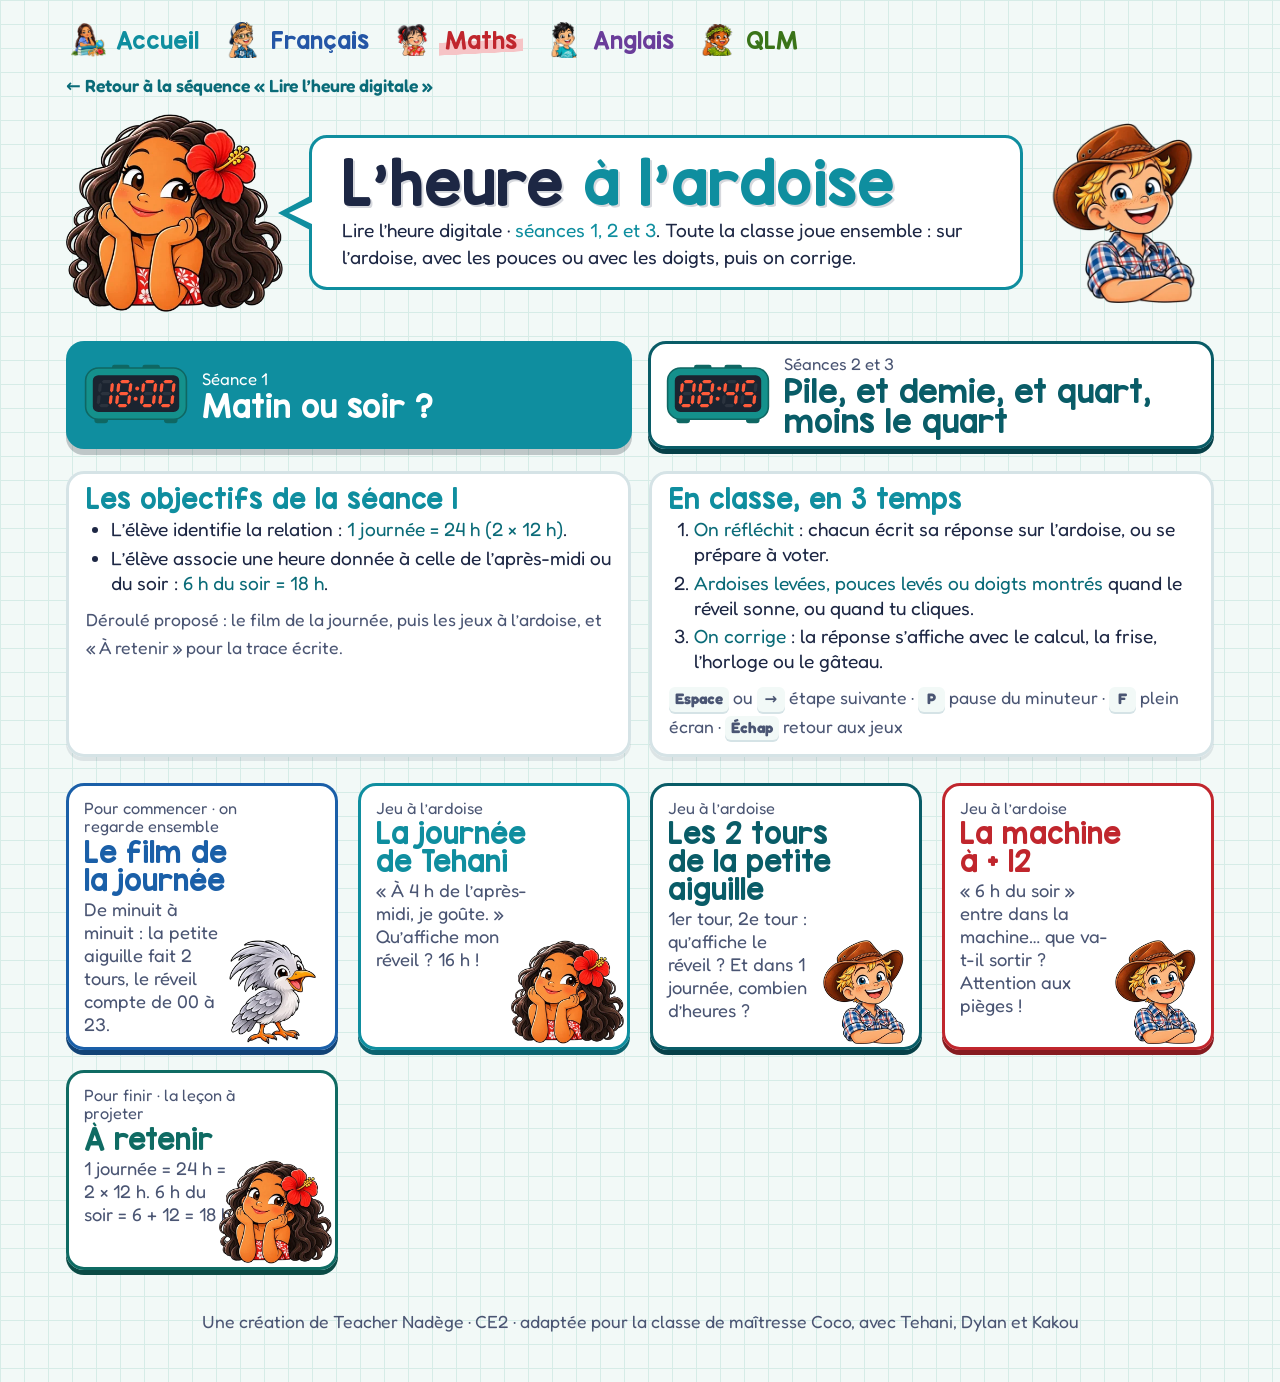
==== commit 80678442: "Graphique en barres, progression complétée, ardoise harmonisée Co-Authored-By: Claude Opus 5.5 <nore" ====
--- a/jeux/heure-digitale-ardoise.html
+++ b/jeux/heure-digitale-ardoise.html
@@ -1,6 +1,7 @@
 <!doctype html>
 <html lang="fr">
 <head>
+<link rel="stylesheet" href="https://fonts.googleapis.com/css2?family=Fredoka:wght@400;500;600;700&display=swap">
 <meta charset="utf-8">
 <meta name="viewport" content="width=device-width, initial-scale=1, viewport-fit=cover">
 <meta name="robots" content="noindex, nofollow">
@@ -358,6 +359,50 @@
 @media (prefers-reduced-motion:reduce){ *,*::before,*::after{animation:none!important;transition:none!important} }
 .ecoute{display:none!important}
 .retour{font-family:var(--main)}
+
+
+/* harmonisation avec le site de la classe (charte Coco, D-83) : polices, couleurs, boutons, bulles, barre d'onglets */
+@font-face{font-family:"KGRed Hands";src:url([data-uri]) format("truetype");font-display:swap}
+:root{--fond:#f2f9f7;--pois:#d5e3e6;--carte:#fff;--texte:#1d2744;--doux:#4a5573;
+  --bleu:#1a5fa8;--turquoise:#0f8e9f;--mauve:#095c67;--vert:#0f6b63;--or:#f6c343;--or-fonce:#8a5a00;
+  --corail:#c0262d;--corail-fonce:#8f1c22;--juste:#0f6b63;--juste-fonce:#0a4a44;
+  --titre:"KGRed Hands","Chewy","Comic Sans MS",cursive;--main:"Fredoka","Trebuchet MS",system-ui,sans-serif;--chiffre:"Fredoka","Trebuchet MS",system-ui,sans-serif}
+body{background-color:#f2f9f7;background-image:linear-gradient(#d6ece7 1px,transparent 1px),linear-gradient(90deg,#d6ece7 1px,transparent 1px);background-size:24px 24px;font-size:1.2rem}
+:focus-visible{outline:3px solid #1d2744}
+.bulle{border:3px solid #0f8e9f;border-radius:18px;box-shadow:none}
+.bulle::before{border-color:transparent #0f8e9f transparent transparent}
+.bulle::after{left:-23px}
+.btn{font-family:var(--main);font-weight:600;border-radius:18px;background:#fff;color:#095c67;box-shadow:0 5px 0 #0f8e9f,inset 0 0 0 3px #0f8e9f}
+.btn:active{box-shadow:0 1px 0 #0f8e9f,inset 0 0 0 3px #0f8e9f}
+.btn.principal{background:#0f8e9f;color:#fff;box-shadow:0 5px 0 #095c67}
+.btn.principal:active{box-shadow:0 2px 0 #095c67}
+.rond{box-shadow:0 4px 0 #0f8e9f,inset 0 0 0 3px #0f8e9f}
+.puce{font-family:var(--main);font-weight:500;box-shadow:0 4px 0 #0f8e9f,inset 0 0 0 3px #0f8e9f}
+.puce[aria-pressed="true"]{background:#0f8e9f;box-shadow:0 4px 0 #095c67}
+.onglet,.info-carte,.jeu{border-radius:18px}
+.onglet{box-shadow:0 5px 0 color-mix(in srgb,var(--c) 70%,#000),inset 0 0 0 3px var(--c)}
+.jeu{background:#fff;box-shadow:0 5px 0 color-mix(in srgb,var(--c) 70%,#000),inset 0 0 0 3px var(--c)}
+.info-carte{box-shadow:0 4px 0 rgba(29,39,68,.10),inset 0 0 0 3px #d5e3e6}
+.info-carte b,.guide .bulle b,.citation{color:#0a6b78}
+.duo h1{text-shadow:2px 2px 0 rgba(29,39,68,.18)}
+.duo h1 em,.duo p strong,.info-carte h3{color:#0f8e9f}
+.num{background:#095c67;box-shadow:0 3px 0 #06454d}
+.pouce.bas{fill:#8a5a00}
+.bandeau{background:#f6c343;box-shadow:0 6px 0 #8a5a00}
+.minuteur .jauge i{background:#0f8e9f}
+.minuteur.presque .jauge i{background:#f6c343}.minuteur.presque b{color:#8a5a00}
+.craie{font-family:"Patrick Hand","Comic Sans MS",cursive}
+kbd{font-family:var(--main)}
+/* barre d'onglets du site (surligneur avec petits avatars, D-79) */
+.cs-barre{display:flex;flex-wrap:wrap;gap:4px 10px;align-items:center;margin:0 0 6px}
+.cs-onglet{display:inline-flex;align-items:center;gap:8px;min-height:48px;padding:0 10px 0 4px;font:400 21px/1 var(--titre);color:var(--c);text-decoration:none;border-radius:10px}
+.cs-onglet img{width:36px;height:36px;object-fit:contain;flex:none}
+.cs-onglet span{padding:6px 2px}
+.cs-onglet[aria-current="page"] span{background:linear-gradient(177deg,transparent 50%,var(--s) 51%,var(--s) 84%,transparent 85%);padding:6px}
+.cs-onglet:hover span{text-decoration:underline 2px;text-underline-offset:5px}
+.retour{font-family:var(--main);font-weight:600;font-size:1.1rem;color:#0a6b78}
+@media (max-width:520px){.cs-onglet{font-size:18px;gap:5px;padding:0 6px 0 2px;min-height:44px}.cs-onglet img{width:30px;height:30px}}
+
 </style>
 </head>
 <body>
@@ -1182,7 +1227,7 @@
 function menu() {
   ecran = "menu"; app.classList.remove("large");
   const s = reglages.seance === 2 ? 2 : 1, S = SEANCES[s];
-  app.innerHTML = `<a class="retour" href="../index.html#seq-digitale">← Le site de la classe</a>
+  app.innerHTML = `<nav class="cs-barre" aria-label="Menu"><a class="cs-onglet" href="../index.html#accueil" style="--c:#0f8e9f;--s:#b5e6ec"><img src="../img/personnages/coralie.webp" alt=""><span>Accueil</span></a><a class="cs-onglet" href="../index.html#francais" style="--c:#2456a6;--s:#c3d4f2"><img src="../img/personnages/leo.webp" alt=""><span>Français</span></a><a class="cs-onglet" href="../index.html#maths" style="--c:#c0262d;--s:#f6c4c6" aria-current="page"><img src="../img/personnages/mei.webp" alt=""><span>Maths</span></a><a class="cs-onglet" href="../index.html#anglais" style="--c:#6a3d9a;--s:#dccbef"><img src="../img/personnages/tao.webp" alt=""><span>Anglais</span></a><a class="cs-onglet" href="../index.html#qlm" style="--c:#3a7419;--s:#cfe8bf"><img src="../img/personnages/wadra.webp" alt=""><span>QLM</span></a></nav><a class="retour" href="../index.html#seq-digitale">← Retour à la séquence « Lire l’heure digitale »</a>
   <section class="duo">
     <img class="k" src="${image("keitri", "salut")}" alt="Tehani" width="320" height="300">
     <div class="bulle"><h1>L’heure <em>à l’ardoise</em></h1>
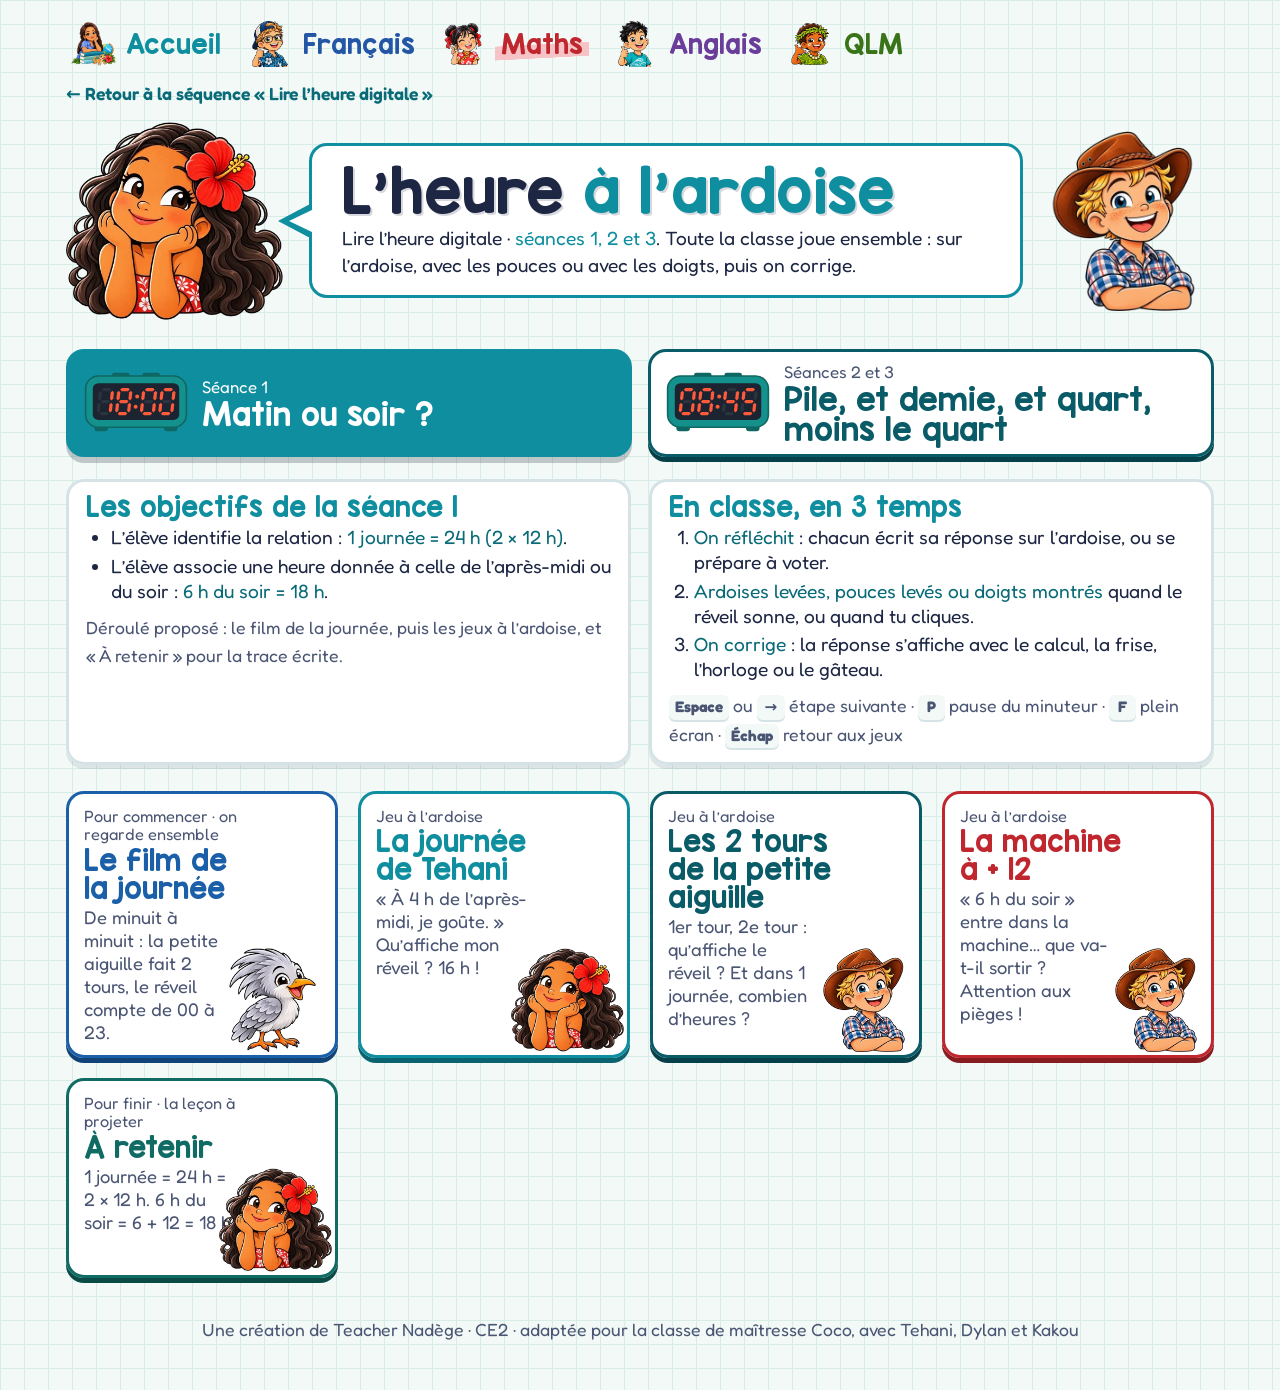
==== commit 33fa3bcc: "Onglets agrandis Co-Authored-By: Claude Opus 5.5 <noreply@anthropic.com> Claude-Session: https://cla" ====
--- a/jeux/heure-digitale-ardoise.html
+++ b/jeux/heure-digitale-ardoise.html
@@ -395,13 +395,13 @@
 kbd{font-family:var(--main)}
 /* barre d'onglets du site (surligneur avec petits avatars, D-79) */
 .cs-barre{display:flex;flex-wrap:wrap;gap:4px 10px;align-items:center;margin:0 0 6px}
-.cs-onglet{display:inline-flex;align-items:center;gap:8px;min-height:48px;padding:0 10px 0 4px;font:400 21px/1 var(--titre);color:var(--c);text-decoration:none;border-radius:10px}
-.cs-onglet img{width:36px;height:36px;object-fit:contain;flex:none}
+.cs-onglet{display:inline-flex;align-items:center;gap:8px;min-height:56px;padding:0 10px 0 4px;font:400 24px/1 var(--titre);color:var(--c);text-decoration:none;border-radius:10px}
+.cs-onglet img{width:46px;height:46px;object-fit:contain;flex:none}
 .cs-onglet span{padding:6px 2px}
 .cs-onglet[aria-current="page"] span{background:linear-gradient(177deg,transparent 50%,var(--s) 51%,var(--s) 84%,transparent 85%);padding:6px}
 .cs-onglet:hover span{text-decoration:underline 2px;text-underline-offset:5px}
 .retour{font-family:var(--main);font-weight:600;font-size:1.1rem;color:#0a6b78}
-@media (max-width:520px){.cs-onglet{font-size:18px;gap:5px;padding:0 6px 0 2px;min-height:44px}.cs-onglet img{width:30px;height:30px}}
+@media (max-width:520px){.cs-barre{gap:0 2px}.cs-onglet{font-size:19px;gap:4px;padding:0 4px 0 1px;min-height:48px}.cs-onglet img{width:36px;height:36px}}
 
 </style>
 </head>
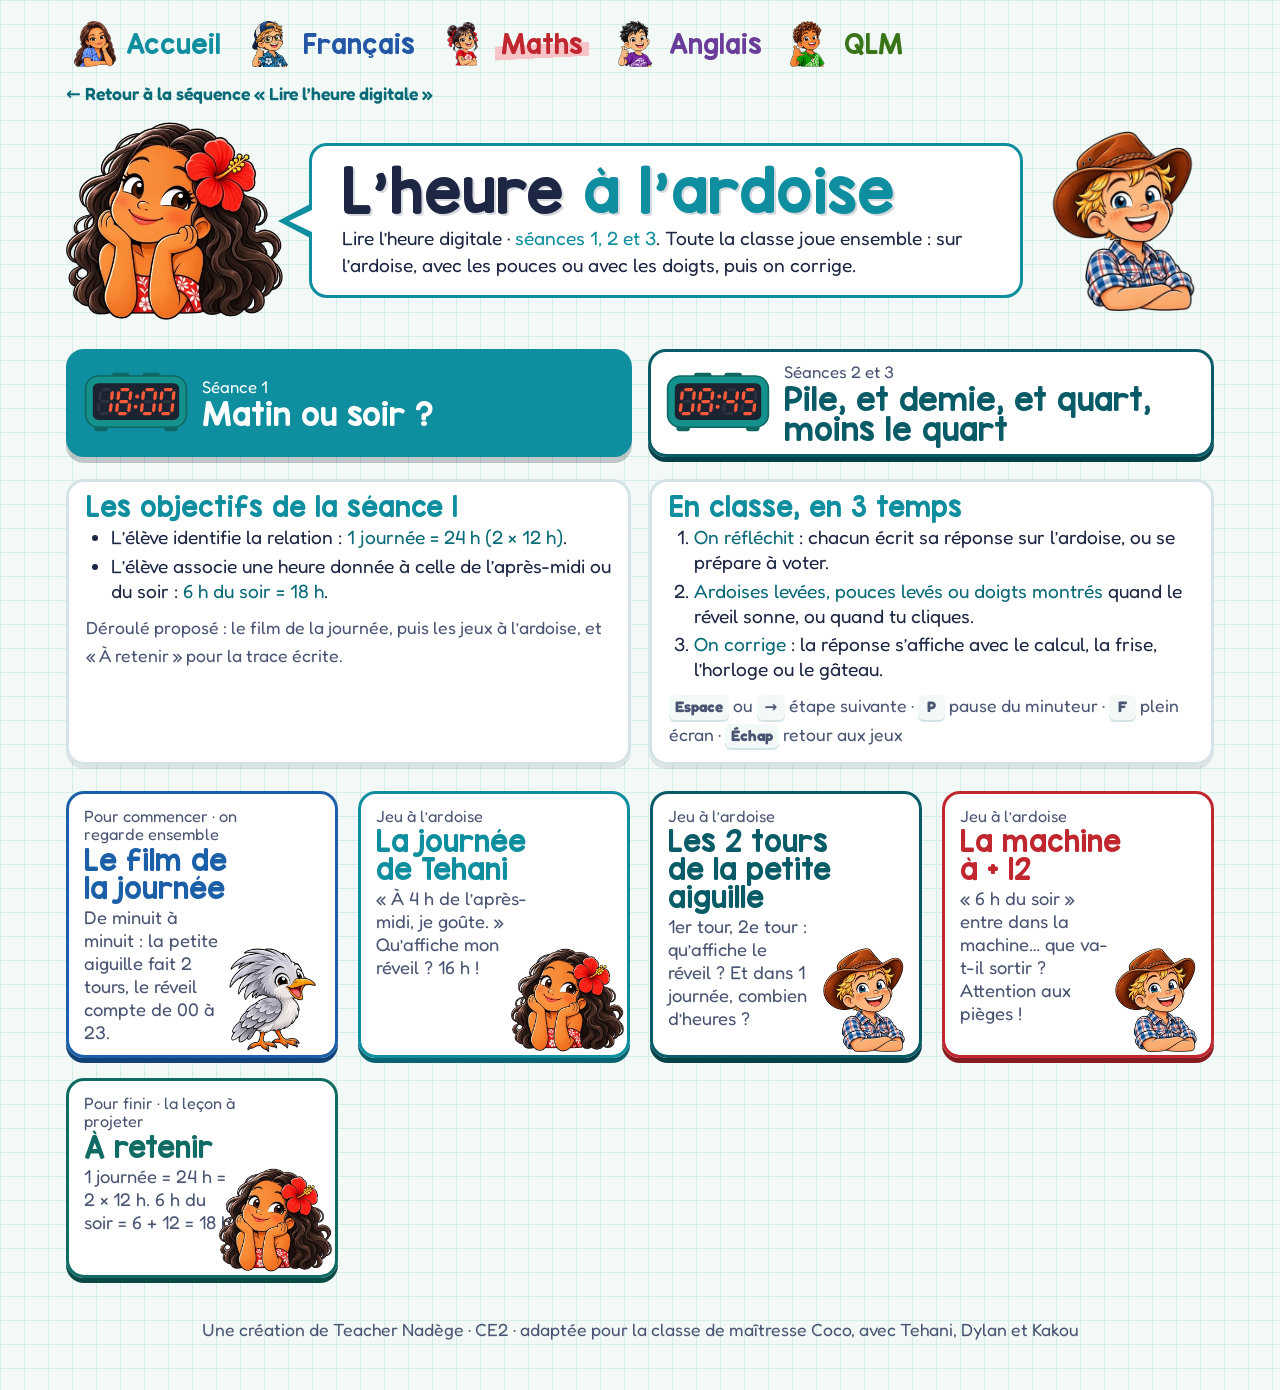
==== commit eaebebef: "Menus des onglets, Espace enseignante en 3 dossiers, division à 3 cases, nouveaux personnages Co-Aut" ====
--- a/jeux/heure-digitale-ardoise.html
+++ b/jeux/heure-digitale-ardoise.html
@@ -1227,7 +1227,7 @@
 function menu() {
   ecran = "menu"; app.classList.remove("large");
   const s = reglages.seance === 2 ? 2 : 1, S = SEANCES[s];
-  app.innerHTML = `<nav class="cs-barre" aria-label="Menu"><a class="cs-onglet" href="../index.html#accueil" style="--c:#0f8e9f;--s:#b5e6ec"><img src="../img/personnages/coralie.webp" alt=""><span>Accueil</span></a><a class="cs-onglet" href="../index.html#francais" style="--c:#2456a6;--s:#c3d4f2"><img src="../img/personnages/leo.webp" alt=""><span>Français</span></a><a class="cs-onglet" href="../index.html#maths" style="--c:#c0262d;--s:#f6c4c6" aria-current="page"><img src="../img/personnages/mei.webp" alt=""><span>Maths</span></a><a class="cs-onglet" href="../index.html#anglais" style="--c:#6a3d9a;--s:#dccbef"><img src="../img/personnages/tao.webp" alt=""><span>Anglais</span></a><a class="cs-onglet" href="../index.html#qlm" style="--c:#3a7419;--s:#cfe8bf"><img src="../img/personnages/wadra.webp" alt=""><span>QLM</span></a></nav><a class="retour" href="../index.html#seq-digitale">← Retour à la séquence « Lire l’heure digitale »</a>
+  app.innerHTML = `<nav class="cs-barre" aria-label="Menu"><a class="cs-onglet" href="../index.html#accueil" style="--c:#0f8e9f;--s:#b5e6ec"><img src="../img/personnages/coralie-avatar.webp" alt=""><span>Accueil</span></a><a class="cs-onglet" href="../index.html#francais" style="--c:#2456a6;--s:#c3d4f2"><img src="../img/personnages/leo.webp" alt=""><span>Français</span></a><a class="cs-onglet" href="../index.html#maths" style="--c:#c0262d;--s:#f6c4c6" aria-current="page"><img src="../img/personnages/mei.webp" alt=""><span>Maths</span></a><a class="cs-onglet" href="../index.html#anglais" style="--c:#6a3d9a;--s:#dccbef"><img src="../img/personnages/tao.webp" alt=""><span>Anglais</span></a><a class="cs-onglet" href="../index.html#qlm" style="--c:#3a7419;--s:#cfe8bf"><img src="../img/personnages/wadra.webp" alt=""><span>QLM</span></a></nav><a class="retour" href="../index.html#seq-digitale">← Retour à la séquence « Lire l’heure digitale »</a>
   <section class="duo">
     <img class="k" src="${image("keitri", "salut")}" alt="Tehani" width="320" height="300">
     <div class="bulle"><h1>L’heure <em>à l’ardoise</em></h1>
